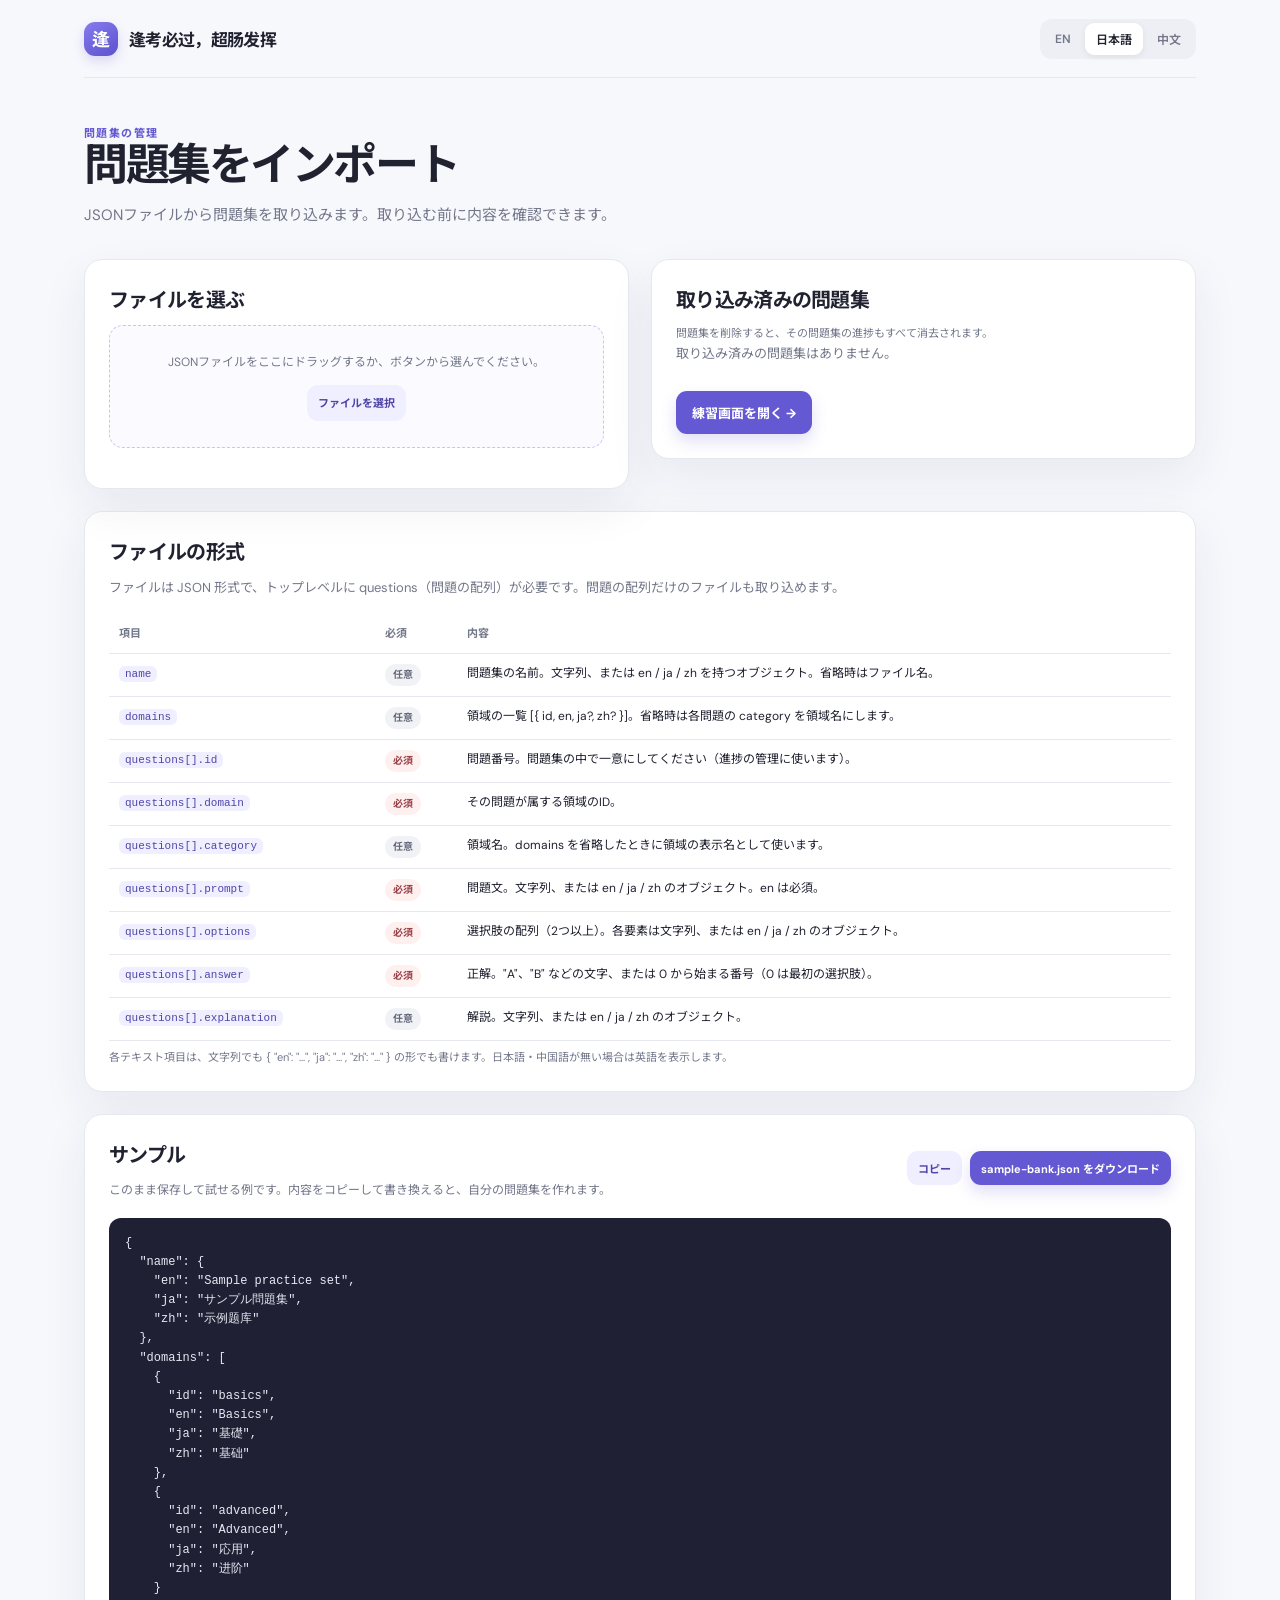
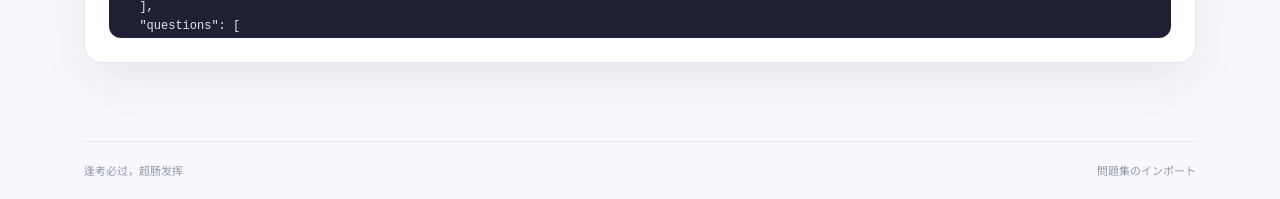
==== import.html @ 95387b3a "Add files via upload" ====
<!doctype html>
<html lang="ja">
  <head>
    <meta charset="UTF-8" />
    <meta name="viewport" content="width=device-width, initial-scale=1.0, viewport-fit=cover" />
    <meta name="apple-mobile-web-app-capable" content="yes" />
    <meta name="mobile-web-app-capable" content="yes" />
    <meta name="apple-mobile-web-app-status-bar-style" content="default" />
    <meta name="theme-color" content="#f7f8fc" />
    <meta name="description" content="Import question banks for 逢考必过，超肠发挥" />
    <title>Import · 逢考必过，超肠发挥</title>
    <link rel="preconnect" href="https://fonts.googleapis.com" />
    <link rel="preconnect" href="https://fonts.gstatic.com" crossorigin />
    <link href="https://fonts.googleapis.com/css2?family=DM+Sans:wght@400;500;600;700&family=Noto+Sans+JP:wght@400;500;600;700&family=Noto+Sans+SC:wght@400;500;600;700&display=swap" rel="stylesheet" />
    <link rel="stylesheet" href="styles.css" />
  </head>
  <body>
    <div class="app-shell">
      <header class="topbar">
        <a class="brand" href="index.html" aria-label="Back to practice">
          <span class="brand-mark">逢</span>
          <span>逢考必过，超肠发挥</span>
        </a>
        <div class="topbar-right">
          <div class="language-switch" aria-label="Language">
            <button class="language-button" data-lang="en" type="button">EN</button>
            <button class="language-button" data-lang="ja" type="button">日本語</button>
            <button class="language-button" data-lang="zh" type="button">中文</button>
          </div>
        </div>
      </header>

      <main class="main-content">
        <section class="hero">
          <div class="hero-copy">
            <div class="eyebrow" data-i18n="eyebrow"></div>
            <h1 data-i18n="title"></h1>
            <p class="lead" data-i18n="lead"></p>
          </div>
        </section>

        <div class="import-grid">
          <section class="card import-card">
            <h2 data-i18n="pickHeading"></h2>
            <label class="dropzone" id="dropzone">
              <input type="file" id="file-input" accept=".json,application/json" hidden />
              <span class="dropzone-text" data-i18n="dropText"></span>
              <span class="btn btn-secondary btn-small" data-i18n="pickButton"></span>
            </label>
            <div id="preview" class="import-preview" aria-live="polite"></div>
          </section>

          <section class="card import-card">
            <h2 data-i18n="savedHeading"></h2>
            <p class="workspace-hint" data-i18n="savedHint"></p>
            <div id="saved-list" class="saved-list"></div>
            <a class="btn btn-primary import-open" href="index.html" data-i18n="openPractice"></a>
          </section>
        </div>

        <section class="card import-card">
          <h2 data-i18n="formatHeading"></h2>
          <p class="lead-small" data-i18n="formatIntro"></p>
          <div class="table-scroll">
            <table class="format-table">
              <thead>
                <tr><th data-i18n="colField"></th><th data-i18n="colRequired"></th><th data-i18n="colDesc"></th></tr>
              </thead>
              <tbody id="format-rows"></tbody>
            </table>
          </div>
          <p class="workspace-hint" data-i18n="formatNote"></p>
        </section>

        <section class="card import-card">
          <div class="card-heading">
            <div>
              <h2 data-i18n="sampleHeading"></h2>
              <p data-i18n="sampleIntro"></p>
            </div>
            <div class="workspace-row">
              <button class="btn btn-secondary btn-small" id="copy-sample" type="button" data-i18n="copySample"></button>
              <button class="btn btn-primary btn-small" id="download-sample" type="button" data-i18n="downloadSample"></button>
            </div>
          </div>
          <pre class="sample-code" id="sample-code"></pre>
        </section>
      </main>

      <footer class="site-footer">
        <span>逢考必过，超肠发挥</span>
        <span data-i18n="footer"></span>
      </footer>
    </div>
    <script src="bank-store.js"></script>
    <script src="import.js"></script>
  </body>
</html>
---- styles.css ----
:root {
  color-scheme: light;
  --ink: #202230;
  --muted: #73778a;
  --line: #e7e8ef;
  --surface: #ffffff;
  --canvas: #f7f8fc;
  --purple: #6558d3;
  --purple-dark: #5145bd;
  --purple-soft: #f0efff;
  --green: #16835b;
  --green-soft: #eaf7f0;
  --red: #c34d55;
  --red-soft: #fff0f0;
  --shadow: 0 18px 48px rgba(39, 39, 68, .07);
  font-family: "DM Sans", "Noto Sans JP", "Noto Sans SC", sans-serif;
  font-synthesis: none;
}

* { box-sizing: border-box; }
body { margin: 0; background: var(--canvas); color: var(--ink); min-width: 320px; }
button, select { font: inherit; }
button { cursor: pointer; }
button:focus-visible, select:focus-visible, a:focus-visible { outline: 3px solid #a59df2; outline-offset: 3px; }
.app-shell { max-width: 1180px; min-height: 100vh; margin: 0 auto; padding: 0 34px; display: flex; flex-direction: column; }
.topbar { height: 78px; display: flex; align-items: center; justify-content: space-between; border-bottom: 1px solid var(--line); }
.brand { display: inline-flex; gap: 11px; align-items: center; color: var(--ink); text-decoration: none; font-weight: 700; letter-spacing: -.04em; font-size: 17px; }
.brand-mark { display: grid; place-items: center; width: 34px; height: 34px; border-radius: 11px; color: white; background: linear-gradient(145deg, #877bed, #5d51ce); font-weight: 700; font-size: 18px; box-shadow: 0 5px 12px #6558d333; }
.brand-light { color: var(--muted); font-weight: 500; margin-left: 4px; }
.topbar-right { display: flex; align-items: center; gap: 22px; }
.exam-label { color: #888b9a; font-size: 10px; font-weight: 700; letter-spacing: .16em; }
.language-switch { display: flex; gap: 3px; padding: 4px; border-radius: 12px; background: #eeeff5; }
.language-button { border: 0; background: transparent; color: #74778a; border-radius: 9px; padding: 7px 11px; font-size: 12px; font-weight: 600; }
.language-button.is-active { background: #fff; color: var(--ink); box-shadow: 0 2px 6px #20223012; }
.compare-button { color: #5145bd; }
.translation-list { display: grid; gap: 7px; width: 100%; }
.translation { display: grid; grid-template-columns: 48px minmax(0, 1fr); gap: 9px; align-items: start; line-height: 1.65; }
.translation > b { color: var(--purple); font-size: 9px; letter-spacing: .06em; padding-top: 2px; }
.translation > span { min-width: 0; white-space: pre-line; }
.question-text .translation-list { gap: 10px; }
.question-text .translation { grid-template-columns: 54px minmax(0, 1fr); }
.option .translation-list { gap: 6px; }
.feedback .translation-list { gap: 9px; }
.domain-name .translation-list { gap: 3px; }
.site-footer .translation-list { max-width: 310px; }
.main-content { flex: 1; padding: 42px 0 56px; }
.site-footer { min-height: 58px; border-top: 1px solid var(--line); color: #989baa; font-size: 11px; display: flex; align-items: center; justify-content: space-between; }
.eyebrow { color: var(--purple); font-weight: 700; letter-spacing: .13em; text-transform: uppercase; font-size: 11px; }
h1, h2, h3, p { margin-top: 0; }
h1 { margin-bottom: 12px; font-size: clamp(30px, 4vw, 44px); line-height: 1.14; letter-spacing: -.055em; }
h2 { font-size: 20px; letter-spacing: -.035em; margin-bottom: 8px; }
h3 { font-size: 15px; margin-bottom: 6px; }
.lead { max-width: 650px; color: var(--muted); font-size: 15px; line-height: 1.8; margin-bottom: 0; }
.hero { display: flex; align-items: flex-end; justify-content: space-between; gap: 30px; margin: 4px 0 30px; }
.hero-copy { max-width: 720px; }
.hero-stat { text-align: right; min-width: 130px; padding-bottom: 5px; }
.hero-stat strong { display: block; font-size: 35px; letter-spacing: -.06em; }
.hero-stat span { color: var(--muted); font-size: 12px; }
.dashboard-grid { display: grid; grid-template-columns: minmax(0, 1.55fr) minmax(280px, .8fr); gap: 22px; align-items: start; }
.card { background: var(--surface); border: 1px solid var(--line); border-radius: 18px; box-shadow: var(--shadow); }
.domain-card { padding: 24px; }
.card-heading { display: flex; align-items: center; justify-content: space-between; gap: 12px; margin-bottom: 20px; }
.card-heading p { color: var(--muted); font-size: 12px; margin: 0; }
.domain-list { display: grid; gap: 12px; }
.domain-row { display: grid; grid-template-columns: minmax(0, 1fr) auto; gap: 8px 14px; align-items: center; }
.domain-name { font-size: 12px; font-weight: 600; }
.domain-count { font-size: 11px; color: var(--muted); white-space: nowrap; }
.domain-track { grid-column: 1 / -1; height: 6px; border-radius: 8px; background: #eff0f5; overflow: hidden; }
.domain-fill { height: 100%; border-radius: inherit; background: linear-gradient(90deg, #8a7ff0, #6053d2); }
.actions-card { padding: 24px; }
.actions-card .lead-small { color: var(--muted); font-size: 13px; line-height: 1.7; margin: 0 0 20px; }
.select-label { display: block; color: #55596d; font-size: 11px; font-weight: 700; margin: 0 0 7px; }
.domain-select { width: 100%; padding: 11px 12px; border: 1px solid var(--line); border-radius: 10px; background: #fff; color: var(--ink); margin-bottom: 14px; font-size: 13px; }
.button-stack { display: grid; gap: 10px; }
.btn { border: 0; border-radius: 11px; padding: 12px 16px; font-size: 13px; font-weight: 700; transition: transform .15s, background .15s, box-shadow .15s; }
.btn:hover { transform: translateY(-1px); }
.btn-primary { color: white; background: var(--purple); box-shadow: 0 7px 16px #6558d333; }
.btn-primary:hover { background: var(--purple-dark); }
.btn-secondary { color: #4f46a8; background: var(--purple-soft); }
.btn-quiet { color: #55596d; background: #f1f2f6; }
.btn:disabled { cursor: not-allowed; opacity: .45; transform: none; box-shadow: none; }
.saved-progress { margin-top: 16px; padding-top: 15px; border-top: 1px solid var(--line); display: flex; justify-content: space-between; color: var(--muted); font-size: 11px; }
.saved-progress strong { color: var(--ink); }
.wrong-book-section { margin-top: 22px; padding: 24px; }
.wrong-book-heading { display: flex; justify-content: space-between; align-items: center; gap: 18px; }
.wrong-book-heading h2 { margin-bottom: 5px; }
.wrong-book-heading p { margin: 0; color: var(--muted); font-size: 12px; }
.wrong-book-actions { display: flex; align-items: center; gap: 9px; }
.btn-small { padding: 9px 11px; font-size: 11px; }
.wrong-book-preview { display: grid; gap: 7px; margin-top: 17px; }
.wrong-book-row { display: flex; align-items: stretch; gap: 8px; min-width: 0; }
.wrong-book-item { display: grid; grid-template-columns: 46px minmax(0, 1fr) auto; align-items: center; gap: 12px; flex: 1; min-width: 0; padding: 11px 12px; border: 1px solid var(--line); border-radius: 10px; background: #fff; color: var(--ink); text-align: left; }
.wrong-book-id { color: var(--purple); font-size: 11px; font-weight: 700; }
.wrong-book-question { min-width: 0; display: block; color: #626678; font-size: 11px; line-height: 1.5; }
.wrong-book-question > span { display: -webkit-box; -webkit-line-clamp: 2; -webkit-box-orient: vertical; overflow: hidden; }
.wrong-book-question small { display: block; margin-top: 4px; color: var(--red); font-size: 10px; font-weight: 700; }
.wrong-book-item:hover { border-color: #aaa2ef; background: #fcfbff; }
.wrong-book-remove { align-self: center; flex: 0 0 auto; border: 1px solid #f0d6d7; border-radius: 9px; padding: 8px 10px; background: #fff7f7; color: #a34048; font-size: 11px; font-weight: 600; }
.wrong-book-remove:hover { border-color: #dc989c; background: var(--red-soft); }
.wrong-book-preview .empty-note { margin: 3px 0 0; }
.disclaimer { display: flex; gap: 11px; align-items: flex-start; margin-top: 22px; padding: 14px 16px; border-radius: 12px; background: #f0f1f7; color: #6f7384; font-size: 11px; line-height: 1.7; }
.disclaimer-icon { flex: 0 0 auto; font-size: 15px; }
.resume-card { margin: -8px 0 22px; padding: 20px 24px; display: flex; justify-content: space-between; align-items: center; gap: 18px; border-color: #dcd9ff; background: linear-gradient(115deg, #fff, #f8f7ff); }
.resume-card h2 { margin: 10px 0 4px; font-size: 17px; }
.resume-card p { margin: 0; color: var(--muted); font-size: 12px; }
.resume-actions { display: flex; align-items: center; gap: 9px; }
.workspace-card { margin: 0 0 22px; padding: 20px 24px; display: grid; gap: 14px; }
.workspace-grid { display: grid; grid-template-columns: repeat(auto-fit, minmax(300px, 1fr)); gap: 20px; }
.workspace-field .select-label { margin-top: 0; }
.workspace-row { display: flex; flex-wrap: wrap; align-items: center; gap: 8px; }
.workspace-row .domain-select { flex: 1 1 160px; min-width: 0; width: auto; margin-bottom: 0; }
.workspace-hint { margin: 8px 0 0; color: var(--muted); font-size: 11px; line-height: 1.6; }
.workspace-notice { margin: 0; padding: 10px 12px; border-radius: 10px; font-size: 12px; line-height: 1.6; }
.workspace-notice.is-ok { color: #176d4d; background: var(--green-soft); }
.workspace-notice.is-error { color: #994047; background: var(--red-soft); }
.import-grid { display: grid; grid-template-columns: repeat(auto-fit, minmax(300px, 1fr)); gap: 22px; align-items: start; margin-bottom: 22px; }
.import-card { padding: 24px; margin-bottom: 22px; }
.import-grid .import-card { margin-bottom: 0; }
.import-card h2 { margin: 0 0 12px; }
.import-card .lead-small { color: var(--muted); font-size: 13px; line-height: 1.7; margin: 0 0 16px; }
.dropzone { display: grid; justify-items: center; gap: 12px; padding: 26px 18px; border: 1.5px dashed #c9c4f5; border-radius: 14px; background: #fbfbff; color: var(--muted); text-align: center; font-size: 12px; line-height: 1.7; cursor: pointer; transition: border-color .15s, background .15s; }
.dropzone:hover, .dropzone.is-dragover { border-color: var(--purple); background: var(--purple-soft); }
.import-preview { margin-top: 16px; }
.preview-box { display: grid; gap: 12px; padding: 16px; border: 1px solid var(--line); border-radius: 12px; background: #fff; }
.preview-facts { display: flex; flex-wrap: wrap; gap: 22px; margin: 0; }
.preview-facts dt { color: var(--muted); font-size: 11px; font-weight: 600; }
.preview-facts dd { margin: 3px 0 0; font-size: 15px; font-weight: 700; }
.preview-label { margin: 0; color: #55596d; font-size: 11px; font-weight: 700; }
.preview-domains { display: grid; gap: 7px; margin: 0; padding: 0; list-style: none; font-size: 12px; }
.preview-domains li { display: flex; justify-content: space-between; align-items: center; gap: 10px; }
.preview-sample { margin: 0; padding: 10px 12px; border-radius: 10px; background: #f6f6fa; color: #5a5e70; font-size: 12px; line-height: 1.6; }
.saved-list { display: grid; gap: 8px; margin-bottom: 16px; }
.saved-row { display: flex; justify-content: space-between; align-items: center; gap: 12px; padding: 11px 12px; border: 1px solid var(--line); border-radius: 10px; background: #fff; }
.saved-info { display: grid; gap: 3px; min-width: 0; font-size: 12px; color: var(--muted); }
.saved-info strong { color: var(--ink); font-size: 13px; overflow-wrap: anywhere; }
.saved-active { color: var(--purple); font-weight: 700; }
.import-open { display: inline-block; text-decoration: none; }
.table-scroll { overflow-x: auto; }
.format-table { width: 100%; border-collapse: collapse; font-size: 12px; line-height: 1.6; }
.format-table th, .format-table td { padding: 10px 10px; border-bottom: 1px solid var(--line); text-align: left; vertical-align: top; }
.format-table th { color: var(--muted); font-size: 11px; font-weight: 700; }
.format-table code { font-size: 11px; color: #4f46a8; background: var(--purple-soft); padding: 2px 6px; border-radius: 6px; white-space: nowrap; }
.req-pill { display: inline-block; padding: 3px 8px; border-radius: 20px; background: #f1f2f6; color: #666a7b; font-size: 10px; font-weight: 700; white-space: nowrap; }
.req-pill.is-required { background: var(--red-soft); color: #994047; }
.sample-code { margin: 0; max-height: 420px; overflow: auto; padding: 16px; border-radius: 12px; background: #1f2033; color: #e8e8f4; font-size: 12px; line-height: 1.6; white-space: pre; }
.session-choice-backdrop { position: fixed; inset: 0; z-index: 1000; display: grid; place-items: center; padding: 20px; background: rgba(27, 28, 42, .46); -webkit-backdrop-filter: blur(3px); backdrop-filter: blur(3px); }
.session-choice-dialog { width: min(100%, 460px); padding: 27px; border: 1px solid var(--line); border-radius: 18px; background: var(--surface); box-shadow: 0 24px 70px rgba(21, 22, 38, .22); }
.session-choice-dialog h2 { margin-bottom: 9px; }
.session-choice-dialog > p { margin-bottom: 22px; color: var(--muted); font-size: 13px; line-height: 1.7; }
.session-choice-actions { display: grid; gap: 9px; }
.session-choice-actions .text-button { padding: 10px; }
.quiz-wrap { max-width: 820px; margin: 0 auto; }
.quiz-topline { display: flex; justify-content: space-between; align-items: center; gap: 15px; margin-bottom: 18px; }
.quiz-mode { color: var(--purple); background: var(--purple-soft); border-radius: 20px; padding: 7px 12px; font-size: 11px; font-weight: 700; }
.quiz-top-actions { display: flex; align-items: center; gap: 15px; }
.timer { font-variant-numeric: tabular-nums; color: #5d6072; font-size: 13px; font-weight: 700; }
.text-button { border: 0; background: transparent; color: var(--muted); font-size: 12px; font-weight: 600; padding: 7px 0; }
.progress-line { height: 5px; background: #e9eaf1; border-radius: 8px; overflow: hidden; margin-bottom: 23px; }
.progress-value { height: 100%; background: var(--purple); border-radius: inherit; transition: width .25s ease; }
.question-card { padding: clamp(22px, 4vw, 34px); }
.question-meta { display: flex; justify-content: space-between; align-items: center; gap: 12px; margin-bottom: 17px; }
.question-number { color: var(--muted); font-size: 12px; font-weight: 600; }
.topic-pill { border-radius: 20px; background: #f4f4f8; padding: 6px 10px; color: #666a7b; font-size: 10px; font-weight: 600; }
.question-text { font-size: clamp(17px, 2.5vw, 20px); line-height: 1.75; font-weight: 600; letter-spacing: -.025em; margin-bottom: 24px; }
.options { display: grid; gap: 10px; }
.option { display: grid; grid-template-columns: 34px 1fr; gap: 12px; align-items: start; text-align: left; width: 100%; padding: 14px 15px; border-radius: 12px; background: white; border: 1px solid var(--line); color: var(--ink); line-height: 1.65; font-size: 13px; transition: border .15s, background .15s, transform .15s; }
.option:hover:not(:disabled) { border-color: #aaa2ef; transform: translateY(-1px); }
.option-letter { display: grid; place-items: center; width: 27px; height: 27px; border-radius: 8px; background: #f1f2f6; color: #74778a; font-size: 11px; font-weight: 700; }
.option.is-selected { border-color: var(--purple); background: #faf9ff; box-shadow: 0 0 0 2px #6558d313; }
.option.is-selected .option-letter { color: white; background: var(--purple); }
.option.is-correct { border-color: #91d5b6; background: var(--green-soft); }
.option.is-correct .option-letter { color: white; background: var(--green); }
.option.is-wrong { border-color: #efb4b7; background: var(--red-soft); }
.option.is-wrong .option-letter { color: white; background: var(--red); }
.option:disabled { cursor: default; }
.feedback { display: none; margin-top: 18px; padding: 16px; border-radius: 12px; line-height: 1.7; font-size: 12px; }
.feedback.is-visible { display: block; }
.feedback.is-good { color: #176d4d; background: var(--green-soft); }
.feedback.is-bad { color: #994047; background: var(--red-soft); }
.feedback strong { display: block; margin-bottom: 4px; }
.quiz-controls { display: flex; justify-content: space-between; gap: 12px; margin-top: 18px; }
.quiz-controls .right-controls { display: flex; gap: 9px; }
.question-map { margin-top: 16px; display: flex; flex-wrap: wrap; gap: 6px; }
.map-dot { display: grid; place-items: center; width: 27px; height: 27px; border: 1px solid var(--line); border-radius: 8px; background: white; color: var(--muted); font-size: 10px; }
.map-dot.is-current { border-color: var(--purple); color: var(--purple); box-shadow: inset 0 0 0 1px var(--purple); }
.map-dot.is-answered { background: var(--purple-soft); border-color: #d8d4ff; color: #4e44ad; }
.map-dot.is-practiced { border-bottom: 2px solid var(--purple); }
.progress-card { margin-bottom: 22px; padding: 24px; }
.progress-summary { display: flex; flex-wrap: wrap; align-items: baseline; gap: 6px 14px; margin-bottom: 10px; color: var(--muted); font-size: 12px; }
.progress-summary strong { color: var(--ink); font-size: 22px; }
.progress-total { height: 8px; margin-bottom: 20px; }
.question-meta-left { display: flex; flex-wrap: wrap; align-items: center; gap: 8px; }
.question-meta-right { display: flex; flex-wrap: wrap; align-items: center; justify-content: flex-end; gap: 8px; }
.favorite-toggle { border: 1px solid var(--line); border-radius: 20px; background: white; padding: 6px 10px; color: var(--muted); font-size: 10px; font-weight: 700; }
.favorite-toggle.is-on { border-color: #f0d58a; background: #fff9e6; color: #8a6400; }
.practice-mark { border-radius: 20px; padding: 5px 10px; background: var(--purple-soft); color: #4e44ad; font-size: 10px; font-weight: 700; }
.practice-mark.is-good { background: var(--green-soft); color: #176d4d; }
.practice-mark.is-bad { background: var(--red-soft); color: #994047; }
.result-wrap { max-width: 840px; margin: 12px auto 0; }
.result-hero { padding: 34px; text-align: center; }
.score-ring { width: 132px; height: 132px; display: grid; place-items: center; margin: 22px auto 16px; border-radius: 50%; background: conic-gradient(var(--purple) var(--score), #eeedf8 0); position: relative; }
.score-ring::before { content: ""; position: absolute; inset: 9px; border-radius: inherit; background: white; }
.score-number { position: relative; z-index: 1; font-size: 31px; font-weight: 700; letter-spacing: -.05em; }
.score-number.is-points { font-size: 20px; letter-spacing: -.04em; }
.result-subtitle { color: var(--muted); font-size: 13px; margin: 0; }
.result-details { margin-top: 18px; text-align: left; }
.result-item { border-top: 1px solid var(--line); padding: 18px 0; }
.result-item-head { display: flex; justify-content: space-between; gap: 12px; font-size: 12px; font-weight: 700; margin-bottom: 8px; }
.result-item p { color: #6e7283; font-size: 12px; line-height: 1.7; margin: 0; }
.result-actions { display: flex; justify-content: center; gap: 10px; margin-top: 22px; }
.empty-note { color: var(--muted); font-size: 13px; }

@media (max-width: 760px) {
  .app-shell { padding: 0 18px; }
  .topbar { height: 68px; }
  .topbar-right { gap: 10px; }
  .language-switch { gap: 1px; padding: 3px; }
  .language-button { padding: 6px 7px; font-size: 10px; }
  .exam-label { display: none; }
  .main-content { padding: 30px 0 38px; }
  .hero { display: block; }
  .hero-stat { text-align: left; margin-top: 18px; }
  .hero-stat strong { display: inline; font-size: 25px; margin-right: 7px; }
  .dashboard-grid { grid-template-columns: 1fr; }
  .domain-card, .actions-card { padding: 20px; }
  .wrong-book-section { padding: 18px; }
  .wrong-book-heading { align-items: flex-start; flex-direction: column; }
  .wrong-book-actions { width: 100%; justify-content: space-between; }
  .wrong-book-row { gap: 5px; }
  .wrong-book-item { grid-template-columns: 32px minmax(0, 1fr); gap: 7px; padding: 9px 8px; }
  .wrong-book-item .topic-pill { display: none; }
  .wrong-book-remove { padding: 7px; font-size: 10px; }
  .resume-card { align-items: flex-start; flex-direction: column; padding: 18px; }
  .resume-actions { width: 100%; justify-content: space-between; }
  .quiz-topline { align-items: flex-start; }
  .quiz-top-actions { gap: 9px; }
  .question-card { padding: 20px 16px; }
  .question-meta { align-items: flex-start; }
  .topic-pill { max-width: 60%; text-align: right; }
  .site-footer { gap: 10px; font-size: 10px; }
  .translation { grid-template-columns: 42px minmax(0, 1fr); gap: 6px; }
  .question-text .translation { grid-template-columns: 44px minmax(0, 1fr); }
}

.collection-grid { display: grid; grid-template-columns: repeat(auto-fit, minmax(260px, 1fr)); gap: 18px; margin-top: 22px; }
.collection-button { display: flex; justify-content: space-between; align-items: center; gap: 14px; width: 100%; padding: 20px 22px; text-align: left; color: var(--ink); cursor: pointer; transition: border-color .15s, transform .15s; }
.collection-button:hover { border-color: #aaa2ef; transform: translateY(-1px); }
.collection-text { display: grid; gap: 5px; min-width: 0; }
.collection-title { font-size: 16px; font-weight: 700; letter-spacing: -.02em; }
.collection-count { color: var(--muted); font-size: 12px; }
.collection-wrap { max-width: 860px; margin: 0 auto; }
.collection-wrap .wrong-book-section { margin-top: 18px; }
.collection-wrap .wrong-book-preview { gap: 9px; }

.workspace-card { padding: 16px 22px; }
.workspace-bar { display: flex; flex-wrap: wrap; gap: 16px 28px; align-items: center; }
.workspace-group { display: flex; flex-wrap: wrap; align-items: center; gap: 8px; }
.workspace-group .select-label { margin: 0 4px 0 0; }
.workspace-group .domain-select { width: auto; min-width: 150px; margin-bottom: 0; }
.workspace-card .workspace-notice { margin-top: 12px; }
.home-grid { display: grid; grid-template-columns: minmax(0, 1.45fr) minmax(280px, 1fr); gap: 22px; align-items: start; margin-top: 22px; }
.home-progress { padding: 24px; }
.home-progress .card-heading { margin-bottom: 16px; }
.stat-row { display: flex; flex-wrap: wrap; gap: 26px; margin-bottom: 16px; }
.stat { display: grid; gap: 3px; }
.stat strong { font-size: 22px; letter-spacing: -.04em; }
.stat span { color: var(--muted); font-size: 11px; }
.home-side { display: grid; gap: 16px; }
.home-side .actions-card { padding: 22px 24px; }
.home-side .collection-button { padding: 16px 18px; }
@media (max-width: 860px) {
  .home-grid { grid-template-columns: minmax(0, 1fr); }
}

.actions-card .mode-block { display: grid; gap: 10px; }
.actions-card .mode-block + .mode-block { margin-top: 20px; padding-top: 20px; border-top: 1px solid var(--line); }
.actions-card .mode-block h2 { margin: 0 0 4px; font-size: 15px; }
.actions-card .mode-block .select-label { margin-bottom: 0; }
.actions-card .mode-block .domain-select { margin-bottom: 4px; }
.actions-card .mode-block .lead-small { margin: 0 0 4px; font-size: 11px; }
.actions-card .mode-block .btn { width: 100%; }

/* iPhone / touch support */
html { -webkit-text-size-adjust: 100%; text-size-adjust: 100%; }
body { -webkit-tap-highlight-color: transparent; }
.app-shell { min-height: 100vh; min-height: 100dvh; padding-left: max(34px, env(safe-area-inset-left)); padding-right: max(34px, env(safe-area-inset-right)); }
.site-footer { padding-bottom: env(safe-area-inset-bottom); }
.session-choice-backdrop { padding-bottom: max(20px, env(safe-area-inset-bottom)); }
.btn, .option, .collection-button { touch-action: manipulation; }
.table-scroll, .sample-code { -webkit-overflow-scrolling: touch; }

@media (hover: none) {
  .btn:hover, .option:hover:not(:disabled), .collection-button:hover { transform: none; }
}

@media (max-width: 760px) {
  .app-shell { padding-left: max(16px, env(safe-area-inset-left)); padding-right: max(16px, env(safe-area-inset-right)); }
  .topbar { height: auto; min-height: 60px; padding: max(8px, env(safe-area-inset-top)) 0 8px; flex-wrap: wrap; gap: 8px; }
  .brand { font-size: 15px; }
  .topbar-right { flex: 1 1 auto; justify-content: flex-end; }
  .language-switch { flex-wrap: wrap; justify-content: flex-end; }
  .language-button { min-height: 36px; padding: 6px 9px; font-size: 11px; }
  /* 16px+ keeps iOS Safari from zooming when a field is focused */
  .domain-select, select, input, textarea { font-size: 16px; }
  .domain-select { min-height: 44px; }
  .btn { min-height: 46px; font-size: 14px; }
  .btn-small { min-height: 40px; }
  .text-button, .favorite-toggle, .wrong-book-remove { min-height: 40px; }
  .option { grid-template-columns: 30px 1fr; gap: 10px; padding: 14px 12px; font-size: 14px; }
  .option-letter { width: 28px; height: 28px; font-size: 12px; }
  .map-dot { width: 34px; height: 34px; font-size: 11px; }
  .question-map { gap: 7px; }
  .workspace-card { padding: 14px 16px; }
  .workspace-bar { flex-direction: column; align-items: stretch; gap: 12px; }
  .workspace-group { flex-wrap: wrap; }
  .workspace-group .domain-select { flex: 1 1 140px; min-width: 0; }
  .quiz-controls { position: sticky; bottom: 0; z-index: 5; margin: 14px -16px 0; padding: 10px 16px calc(10px + env(safe-area-inset-bottom)); background: rgba(247, 248, 252, .94); -webkit-backdrop-filter: blur(8px); backdrop-filter: blur(8px); border-top: 1px solid var(--line); }
  .quiz-controls .btn { flex: 1 1 auto; }
  .quiz-controls .right-controls { flex: 1 1 auto; }
  .quiz-controls .right-controls .btn { flex: 1 1 0; }
  .result-actions { flex-direction: column; }
  .result-hero { padding: 24px 16px; }
  .preview-facts { gap: 14px; }
  .saved-row { flex-wrap: wrap; }
  .collection-button { padding: 16px; }
  .home-progress, .import-card { padding: 18px; }
  .session-choice-dialog { padding: 22px 18px; }
}
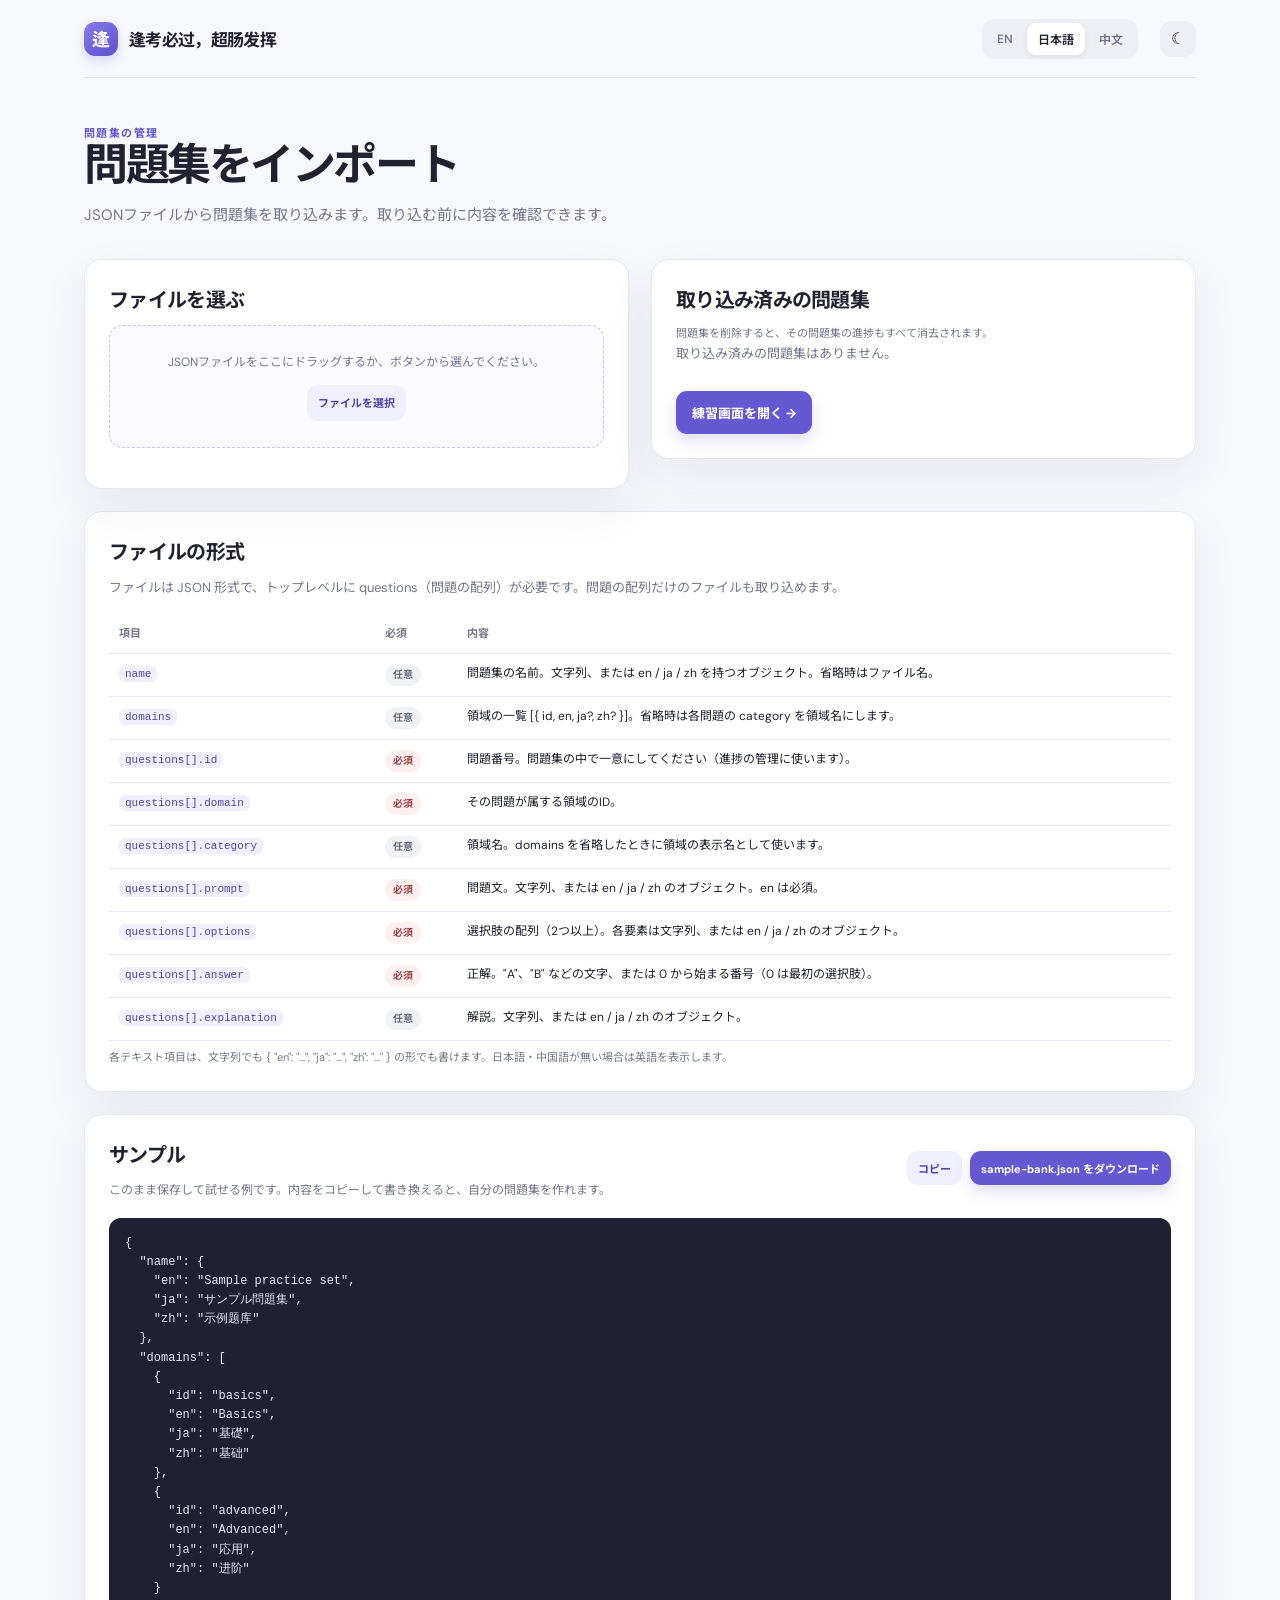
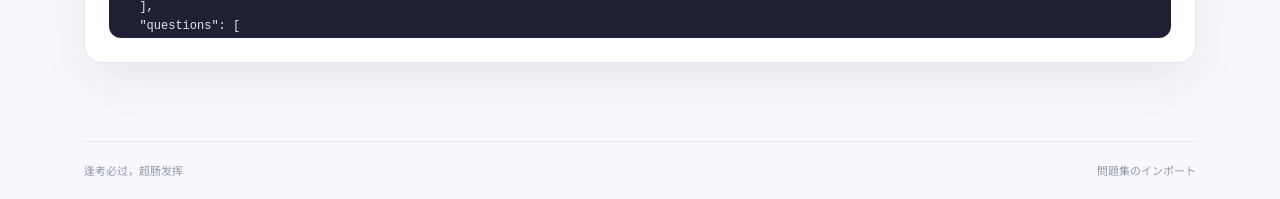
==== commit bde18d10: "Add files via upload" ====
--- a/import.html
+++ b/import.html
@@ -13,6 +13,7 @@
     <link rel="preconnect" href="https://fonts.gstatic.com" crossorigin />
     <link href="https://fonts.googleapis.com/css2?family=DM+Sans:wght@400;500;600;700&family=Noto+Sans+JP:wght@400;500;600;700&family=Noto+Sans+SC:wght@400;500;600;700&display=swap" rel="stylesheet" />
     <link rel="stylesheet" href="styles.css" />
+    <script src="theme.js"></script>
   </head>
   <body>
     <div class="app-shell">
--- a/styles.css
+++ b/styles.css
@@ -326,3 +326,88 @@
   .home-progress, .import-card { padding: 18px; }
   .session-choice-dialog { padding: 22px 18px; }
 }
+.domain-accuracy { color: var(--green); font-weight: 700; }
+
+/* Dark mode */
+.theme-toggle { border: 0; width: 36px; height: 36px; border-radius: 12px; background: #eeeff5; color: var(--ink); font-size: 16px; line-height: 1; touch-action: manipulation; }
+:root[data-theme="dark"] {
+  color-scheme: dark;
+  --ink: #e8e9f2;
+  --muted: #9a9db2;
+  --line: #2c2e40;
+  --surface: #1c1d2b;
+  --canvas: #14151f;
+  --purple: #8a7ff0;
+  --purple-dark: #9b92f4;
+  --purple-soft: #2a2850;
+  --green: #3fbf8a;
+  --green-soft: #17342b;
+  --red: #e0707a;
+  --red-soft: #3a2024;
+  --shadow: 0 18px 48px rgba(0, 0, 0, .35);
+}
+[data-theme="dark"] .theme-toggle,
+[data-theme="dark"] .language-switch { background: #262839; }
+[data-theme="dark"] .language-button { color: #9a9db2; }
+[data-theme="dark"] .language-button.is-active { background: #3a3c54; color: var(--ink); box-shadow: none; }
+[data-theme="dark"] .compare-button { color: #b2a9f7; }
+[data-theme="dark"] .exam-label,
+[data-theme="dark"] .site-footer { color: #7d8095; }
+[data-theme="dark"] .domain-select,
+[data-theme="dark"] .option,
+[data-theme="dark"] .wrong-book-item,
+[data-theme="dark"] .saved-row,
+[data-theme="dark"] .preview-box,
+[data-theme="dark"] .favorite-toggle,
+[data-theme="dark"] .map-dot { background: #232537; color: var(--ink); }
+[data-theme="dark"] .map-dot { color: var(--muted); }
+[data-theme="dark"] .map-dot.is-answered { background: var(--purple-soft); color: #c3bdfa; border-color: #4a4590; }
+[data-theme="dark"] .map-dot.is-current { color: var(--purple); }
+[data-theme="dark"] .option.is-selected { background: #2a2850; }
+[data-theme="dark"] .option.is-correct { background: var(--green-soft); border-color: #2f7a5c; }
+[data-theme="dark"] .option.is-wrong { background: var(--red-soft); border-color: #8a4a50; }
+[data-theme="dark"] .option-letter { background: #333550; color: #b4b7cb; }
+[data-theme="dark"] .option.is-selected .option-letter,
+[data-theme="dark"] .option.is-correct .option-letter,
+[data-theme="dark"] .option.is-wrong .option-letter { color: #fff; }
+[data-theme="dark"] .option.is-selected .option-letter { background: var(--purple); }
+[data-theme="dark"] .option.is-correct .option-letter { background: #1f9468; }
+[data-theme="dark"] .option.is-wrong .option-letter { background: #c34d55; }
+[data-theme="dark"] .btn-secondary { color: #c3bdfa; }
+[data-theme="dark"] .btn-quiet,
+[data-theme="dark"] .topic-pill,
+[data-theme="dark"] .req-pill { background: #2a2c3f; color: #b4b7cb; }
+[data-theme="dark"] .req-pill.is-required { background: var(--red-soft); color: #f0a0a6; }
+[data-theme="dark"] .quiz-mode,
+[data-theme="dark"] .practice-mark { color: #c3bdfa; }
+[data-theme="dark"] .practice-mark.is-good,
+[data-theme="dark"] .feedback.is-good,
+[data-theme="dark"] .workspace-notice.is-ok { color: #7ee0b4; }
+[data-theme="dark"] .practice-mark.is-bad,
+[data-theme="dark"] .feedback.is-bad,
+[data-theme="dark"] .workspace-notice.is-error { color: #f0a0a6; }
+[data-theme="dark"] .favorite-toggle.is-on { background: #3a3218; border-color: #6d5a1c; color: #f0cf6a; }
+[data-theme="dark"] .domain-track,
+[data-theme="dark"] .progress-line { background: #2c2e40; }
+[data-theme="dark"] .score-ring { background: conic-gradient(var(--purple) var(--score), #2c2e40 0); }
+[data-theme="dark"] .score-ring::before { background: var(--surface); }
+[data-theme="dark"] .resume-card { background: linear-gradient(115deg, #1c1d2b, #232246); border-color: #3b3870; }
+[data-theme="dark"] .dropzone { background: #1f2030; border-color: #4a4590; }
+[data-theme="dark"] .dropzone:hover,
+[data-theme="dark"] .dropzone.is-dragover { background: var(--purple-soft); }
+[data-theme="dark"] .disclaimer,
+[data-theme="dark"] .preview-sample { background: #232537; color: #a5a8bc; }
+[data-theme="dark"] .wrong-book-question,
+[data-theme="dark"] .result-item p,
+[data-theme="dark"] .timer,
+[data-theme="dark"] .select-label,
+[data-theme="dark"] .preview-label { color: #aeb1c5; }
+[data-theme="dark"] .wrong-book-item:hover { background: #2a2c40; border-color: #5a54a8; }
+[data-theme="dark"] .wrong-book-remove { background: #3a2024; border-color: #6b3a40; color: #f0a0a6; }
+[data-theme="dark"] .format-table code { color: #c3bdfa; }
+[data-theme="dark"] .session-choice-backdrop { background: rgba(0, 0, 0, .6); }
+[data-theme="dark"] .collection-button:hover,
+[data-theme="dark"] .option:hover:not(:disabled) { border-color: #6a63c4; }
+@media (max-width: 760px) {
+  [data-theme="dark"] .quiz-controls { background: rgba(20, 21, 31, .94); }
+}
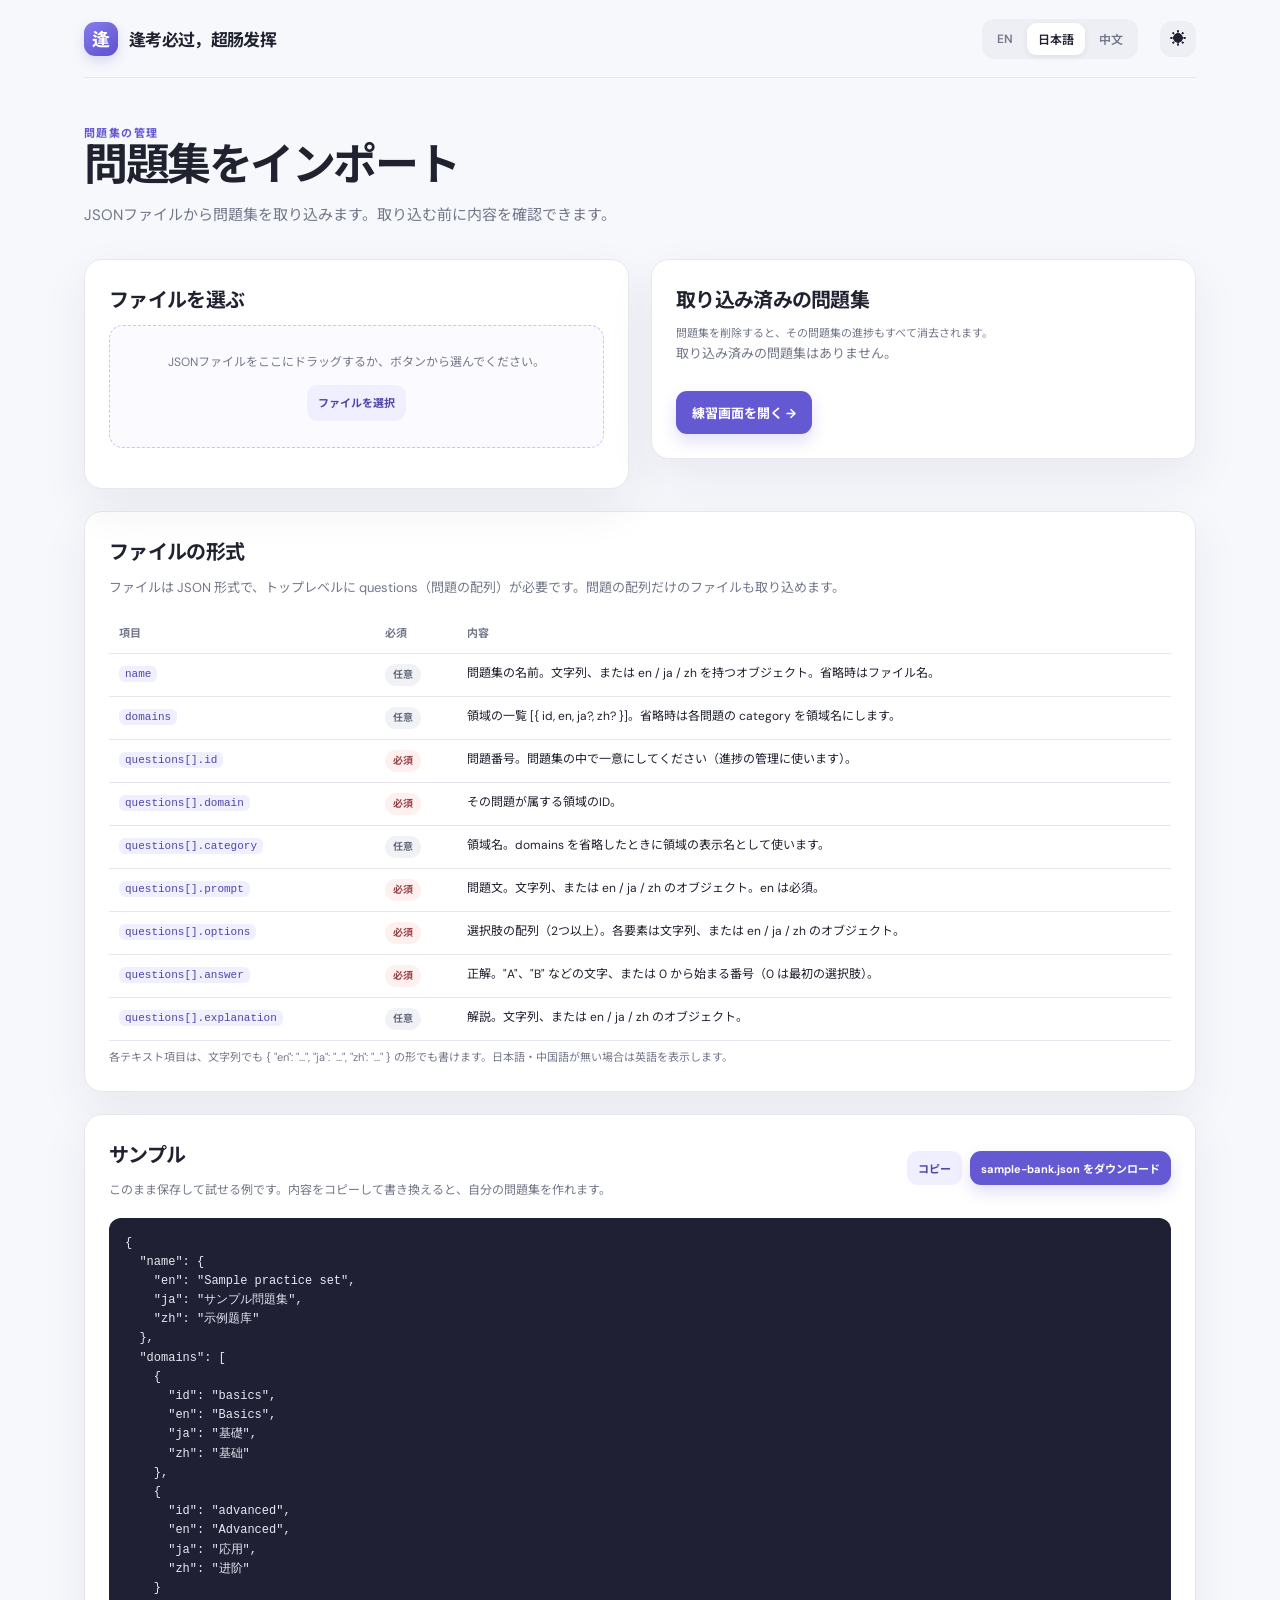
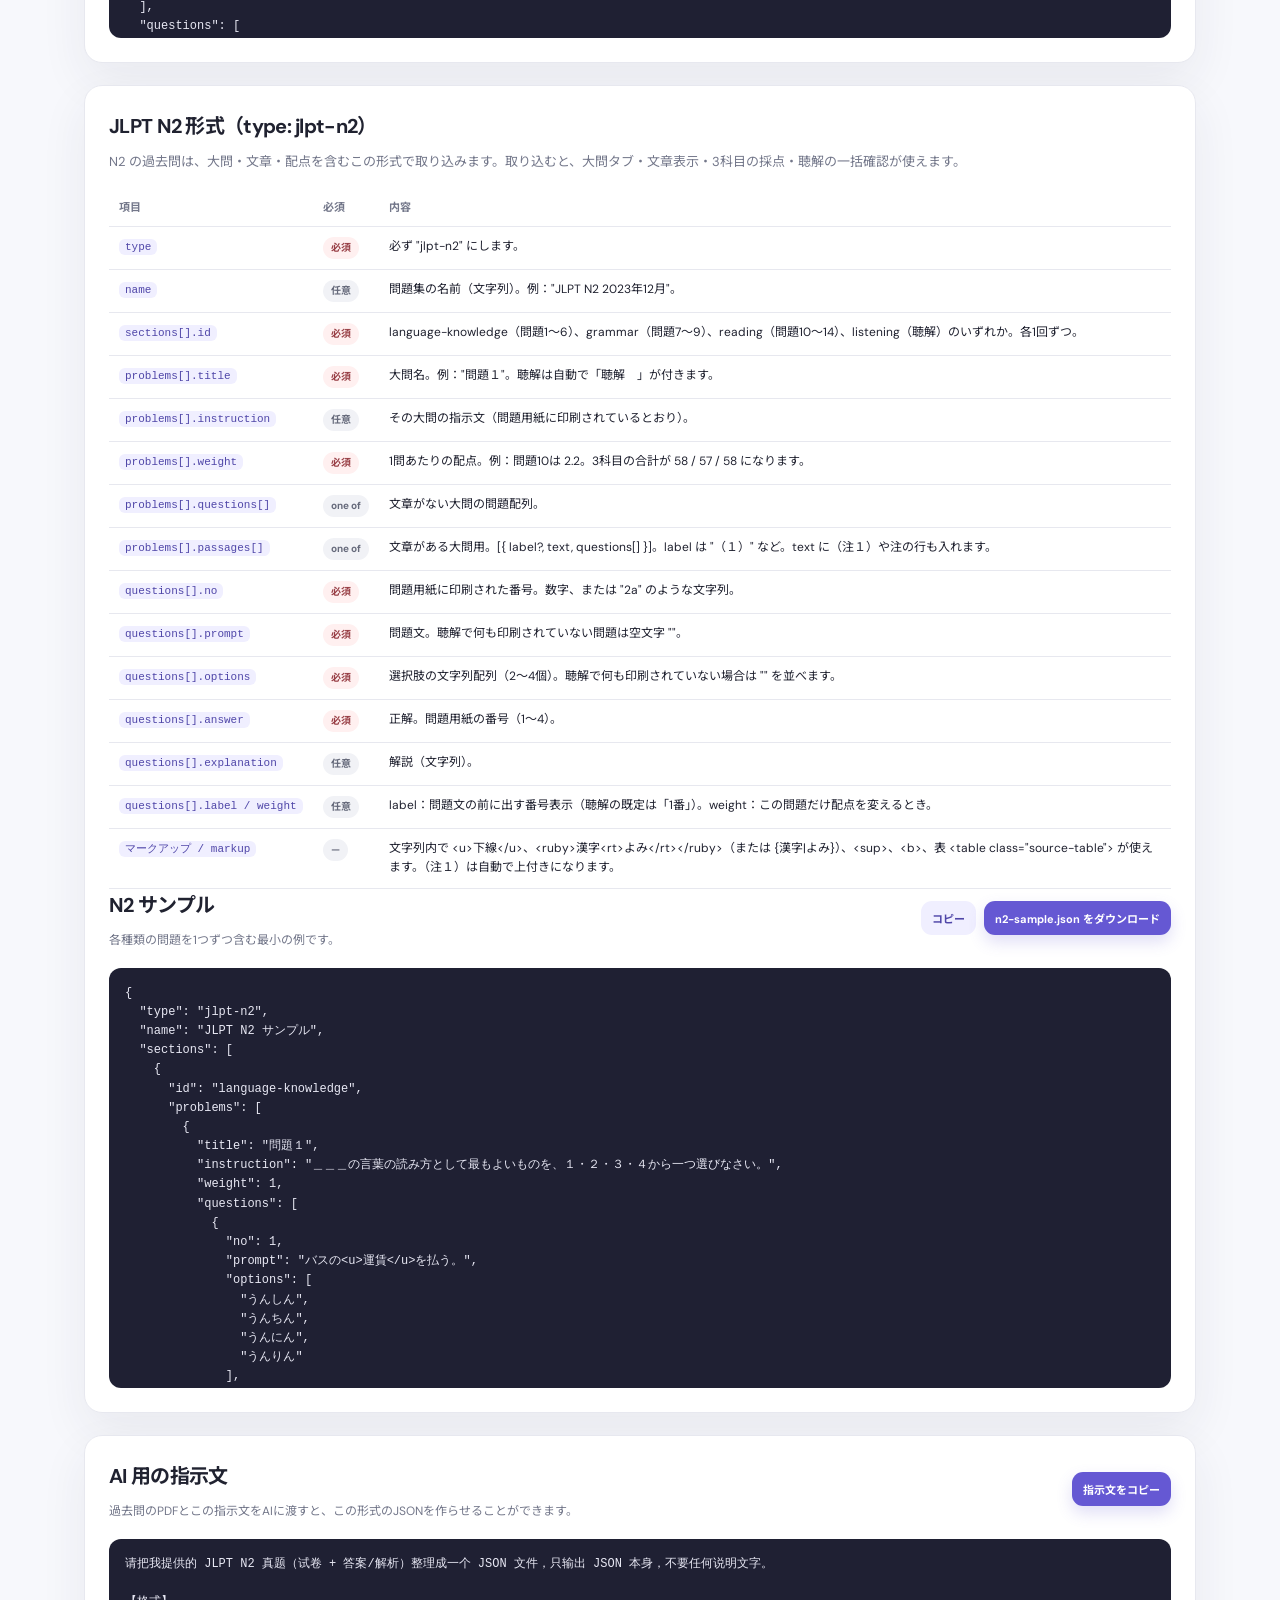
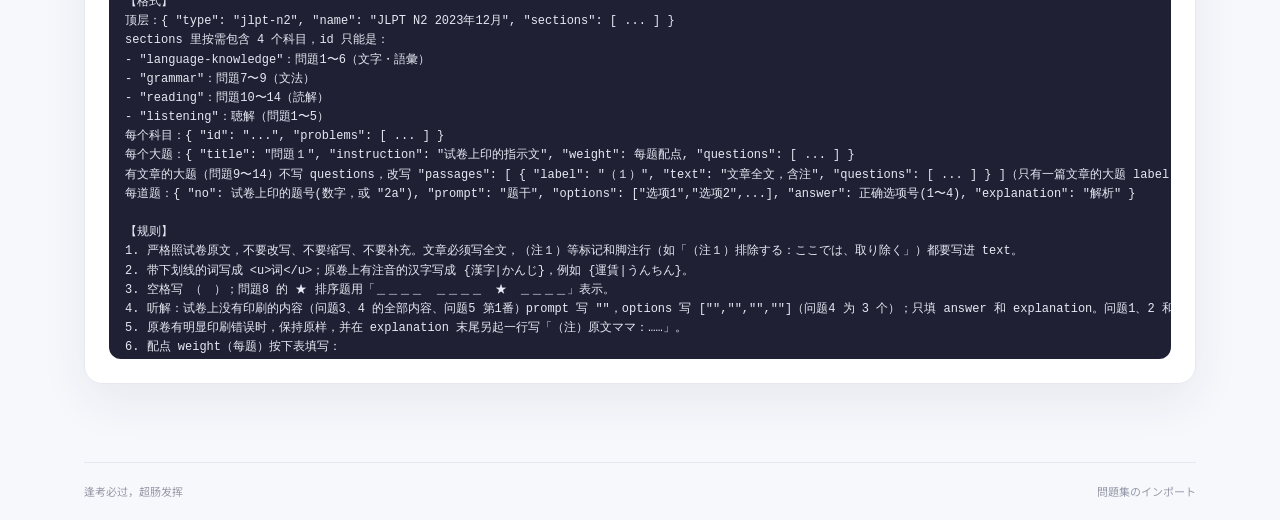
==== commit cd75b100: "Add files via upload" ====
--- a/import.html
+++ b/import.html
@@ -1,99 +1,137 @@
-<!doctype html>
-<html lang="ja">
-  <head>
-    <meta charset="UTF-8" />
-    <meta name="viewport" content="width=device-width, initial-scale=1.0, viewport-fit=cover" />
-    <meta name="apple-mobile-web-app-capable" content="yes" />
-    <meta name="mobile-web-app-capable" content="yes" />
-    <meta name="apple-mobile-web-app-status-bar-style" content="default" />
-    <meta name="theme-color" content="#f7f8fc" />
-    <meta name="description" content="Import question banks for 逢考必过，超肠发挥" />
-    <title>Import · 逢考必过，超肠发挥</title>
-    <link rel="preconnect" href="https://fonts.googleapis.com" />
-    <link rel="preconnect" href="https://fonts.gstatic.com" crossorigin />
-    <link href="https://fonts.googleapis.com/css2?family=DM+Sans:wght@400;500;600;700&family=Noto+Sans+JP:wght@400;500;600;700&family=Noto+Sans+SC:wght@400;500;600;700&display=swap" rel="stylesheet" />
-    <link rel="stylesheet" href="styles.css" />
-    <script src="theme.js"></script>
-  </head>
-  <body>
-    <div class="app-shell">
-      <header class="topbar">
-        <a class="brand" href="index.html" aria-label="Back to practice">
-          <span class="brand-mark">逢</span>
-          <span>逢考必过，超肠发挥</span>
-        </a>
-        <div class="topbar-right">
-          <div class="language-switch" aria-label="Language">
-            <button class="language-button" data-lang="en" type="button">EN</button>
-            <button class="language-button" data-lang="ja" type="button">日本語</button>
-            <button class="language-button" data-lang="zh" type="button">中文</button>
-          </div>
-        </div>
-      </header>
-
-      <main class="main-content">
-        <section class="hero">
-          <div class="hero-copy">
-            <div class="eyebrow" data-i18n="eyebrow"></div>
-            <h1 data-i18n="title"></h1>
-            <p class="lead" data-i18n="lead"></p>
-          </div>
-        </section>
-
-        <div class="import-grid">
-          <section class="card import-card">
-            <h2 data-i18n="pickHeading"></h2>
-            <label class="dropzone" id="dropzone">
-              <input type="file" id="file-input" accept=".json,application/json" hidden />
-              <span class="dropzone-text" data-i18n="dropText"></span>
-              <span class="btn btn-secondary btn-small" data-i18n="pickButton"></span>
-            </label>
-            <div id="preview" class="import-preview" aria-live="polite"></div>
-          </section>
-
-          <section class="card import-card">
-            <h2 data-i18n="savedHeading"></h2>
-            <p class="workspace-hint" data-i18n="savedHint"></p>
-            <div id="saved-list" class="saved-list"></div>
-            <a class="btn btn-primary import-open" href="index.html" data-i18n="openPractice"></a>
-          </section>
-        </div>
-
-        <section class="card import-card">
-          <h2 data-i18n="formatHeading"></h2>
-          <p class="lead-small" data-i18n="formatIntro"></p>
-          <div class="table-scroll">
-            <table class="format-table">
-              <thead>
-                <tr><th data-i18n="colField"></th><th data-i18n="colRequired"></th><th data-i18n="colDesc"></th></tr>
-              </thead>
-              <tbody id="format-rows"></tbody>
-            </table>
-          </div>
-          <p class="workspace-hint" data-i18n="formatNote"></p>
-        </section>
-
-        <section class="card import-card">
-          <div class="card-heading">
-            <div>
-              <h2 data-i18n="sampleHeading"></h2>
-              <p data-i18n="sampleIntro"></p>
-            </div>
-            <div class="workspace-row">
-              <button class="btn btn-secondary btn-small" id="copy-sample" type="button" data-i18n="copySample"></button>
-              <button class="btn btn-primary btn-small" id="download-sample" type="button" data-i18n="downloadSample"></button>
-            </div>
-          </div>
-          <pre class="sample-code" id="sample-code"></pre>
-        </section>
-      </main>
-
-      <footer class="site-footer">
-        <span>逢考必过，超肠发挥</span>
-        <span data-i18n="footer"></span>
-      </footer>
-    </div>
-    <script src="bank-store.js"></script>
-    <script src="import.js"></script>
-  </body>
-</html>
+<!doctype html>
+<html lang="ja">
+  <head>
+    <meta charset="UTF-8" />
+    <meta name="viewport" content="width=device-width, initial-scale=1.0, viewport-fit=cover" />
+    <meta name="apple-mobile-web-app-capable" content="yes" />
+    <meta name="mobile-web-app-capable" content="yes" />
+    <meta name="apple-mobile-web-app-status-bar-style" content="default" />
+    <meta name="theme-color" content="#f7f8fc" />
+    <meta name="description" content="Import question banks for 逢考必过，超肠发挥" />
+    <title>Import · 逢考必过，超肠发挥</title>
+    <link rel="preconnect" href="https://fonts.googleapis.com" />
+    <link rel="preconnect" href="https://fonts.gstatic.com" crossorigin />
+    <link href="https://fonts.googleapis.com/css2?family=DM+Sans:wght@400;500;600;700&family=Noto+Sans+JP:wght@400;500;600;700&family=Noto+Sans+SC:wght@400;500;600;700&display=swap" rel="stylesheet" />
+    <link rel="stylesheet" href="styles.css" />
+    <script src="theme.js"></script>
+  </head>
+  <body>
+    <div class="app-shell">
+      <header class="topbar">
+        <a class="brand" href="index.html" aria-label="Back to practice">
+          <span class="brand-mark">逢</span>
+          <span>逢考必过，超肠发挥</span>
+        </a>
+        <div class="topbar-right">
+          <div class="language-switch" aria-label="Language">
+            <button class="language-button" data-lang="en" type="button">EN</button>
+            <button class="language-button" data-lang="ja" type="button">日本語</button>
+            <button class="language-button" data-lang="zh" type="button">中文</button>
+          </div>
+        </div>
+      </header>
+
+      <main class="main-content">
+        <section class="hero">
+          <div class="hero-copy">
+            <div class="eyebrow" data-i18n="eyebrow"></div>
+            <h1 data-i18n="title"></h1>
+            <p class="lead" data-i18n="lead"></p>
+          </div>
+        </section>
+
+        <div class="import-grid">
+          <section class="card import-card">
+            <h2 data-i18n="pickHeading"></h2>
+            <label class="dropzone" id="dropzone">
+              <input type="file" id="file-input" accept=".json,application/json" hidden />
+              <span class="dropzone-text" data-i18n="dropText"></span>
+              <span class="btn btn-secondary btn-small" data-i18n="pickButton"></span>
+            </label>
+            <div id="preview" class="import-preview" aria-live="polite"></div>
+          </section>
+
+          <section class="card import-card">
+            <h2 data-i18n="savedHeading"></h2>
+            <p class="workspace-hint" data-i18n="savedHint"></p>
+            <div id="saved-list" class="saved-list"></div>
+            <a class="btn btn-primary import-open" href="index.html" data-i18n="openPractice"></a>
+          </section>
+        </div>
+
+        <section class="card import-card">
+          <h2 data-i18n="formatHeading"></h2>
+          <p class="lead-small" data-i18n="formatIntro"></p>
+          <div class="table-scroll">
+            <table class="format-table">
+              <thead>
+                <tr><th data-i18n="colField"></th><th data-i18n="colRequired"></th><th data-i18n="colDesc"></th></tr>
+              </thead>
+              <tbody id="format-rows"></tbody>
+            </table>
+          </div>
+          <p class="workspace-hint" data-i18n="formatNote"></p>
+        </section>
+
+        <section class="card import-card">
+          <div class="card-heading">
+            <div>
+              <h2 data-i18n="sampleHeading"></h2>
+              <p data-i18n="sampleIntro"></p>
+            </div>
+            <div class="workspace-row">
+              <button class="btn btn-secondary btn-small" id="copy-sample" type="button" data-i18n="copySample"></button>
+              <button class="btn btn-primary btn-small" id="download-sample" type="button" data-i18n="downloadSample"></button>
+            </div>
+          </div>
+          <pre class="sample-code" id="sample-code"></pre>
+        </section>
+
+        <section class="card import-card">
+          <h2 data-i18n="n2Heading"></h2>
+          <p class="lead-small" data-i18n="n2Intro"></p>
+          <div class="table-scroll">
+            <table class="format-table">
+              <thead>
+                <tr><th data-i18n="colField"></th><th data-i18n="colRequired"></th><th data-i18n="colDesc"></th></tr>
+              </thead>
+              <tbody id="n2-format-rows"></tbody>
+            </table>
+          </div>
+          <div class="card-heading">
+            <div>
+              <h2 data-i18n="n2SampleHeading"></h2>
+              <p data-i18n="n2SampleIntro"></p>
+            </div>
+            <div class="workspace-row">
+              <button class="btn btn-secondary btn-small" id="copy-n2-sample" type="button" data-i18n="copySample"></button>
+              <button class="btn btn-primary btn-small" id="download-n2-sample" type="button" data-i18n="n2DownloadSample"></button>
+            </div>
+          </div>
+          <pre class="sample-code" id="n2-sample-code"></pre>
+        </section>
+
+        <section class="card import-card">
+          <div class="card-heading">
+            <div>
+              <h2 data-i18n="n2PromptHeading"></h2>
+              <p data-i18n="n2PromptIntro"></p>
+            </div>
+            <div class="workspace-row">
+              <button class="btn btn-primary btn-small" id="copy-n2-prompt" type="button" data-i18n="n2CopyPrompt"></button>
+            </div>
+          </div>
+          <pre class="sample-code" id="n2-prompt-code"></pre>
+        </section>
+      </main>
+
+      <footer class="site-footer">
+        <span>逢考必过，超肠发挥</span>
+        <span data-i18n="footer"></span>
+      </footer>
+    </div>
+    <script src="n2-format.js"></script>
+    <script src="bank-store.js"></script>
+    <script src="import.js"></script>
+  </body>
+</html>
--- a/styles.css
+++ b/styles.css
@@ -154,6 +154,8 @@
 .quiz-mode { color: var(--purple); background: var(--purple-soft); border-radius: 20px; padding: 7px 12px; font-size: 11px; font-weight: 700; }
 .quiz-top-actions { display: flex; align-items: center; gap: 15px; }
 .timer { font-variant-numeric: tabular-nums; color: #5d6072; font-size: 13px; font-weight: 700; }
+/* Keep the mock-exam countdown visible while the page scrolls. */
+.quiz-top-actions .timer { position: fixed; top: 12px; right: 16px; z-index: 50; padding: 8px 14px; border: 1px solid var(--line); border-radius: 20px; background: var(--surface); box-shadow: 0 6px 20px rgba(21, 22, 38, .14); font-size: 14px; }
 .text-button { border: 0; background: transparent; color: var(--muted); font-size: 12px; font-weight: 600; padding: 7px 0; }
 .progress-line { height: 5px; background: #e9eaf1; border-radius: 8px; overflow: hidden; margin-bottom: 23px; }
 .progress-value { height: 100%; background: var(--purple); border-radius: inherit; transition: width .25s ease; }
@@ -161,7 +163,7 @@
 .question-meta { display: flex; justify-content: space-between; align-items: center; gap: 12px; margin-bottom: 17px; }
 .question-number { color: var(--muted); font-size: 12px; font-weight: 600; }
 .topic-pill { border-radius: 20px; background: #f4f4f8; padding: 6px 10px; color: #666a7b; font-size: 10px; font-weight: 600; }
-.question-text { font-size: clamp(17px, 2.5vw, 20px); line-height: 1.75; font-weight: 600; letter-spacing: -.025em; margin-bottom: 24px; }
+.question-text { font-size: clamp(16px, 2.25vw, 18px); line-height: 1.75; font-weight: 600; letter-spacing: -.025em; margin-bottom: 24px; white-space: pre-line; }
 .options { display: grid; gap: 10px; }
 .option { display: grid; grid-template-columns: 34px 1fr; gap: 12px; align-items: start; text-align: left; width: 100%; padding: 14px 15px; border-radius: 12px; background: white; border: 1px solid var(--line); color: var(--ink); line-height: 1.65; font-size: 13px; transition: border .15s, background .15s, transform .15s; }
 .option:hover:not(:disabled) { border-color: #aaa2ef; transform: translateY(-1px); }
@@ -279,135 +281,292 @@
 .actions-card .mode-block .domain-select { margin-bottom: 4px; }
 .actions-card .mode-block .lead-small { margin: 0 0 4px; font-size: 11px; }
 .actions-card .mode-block .btn { width: 100%; }
-
-/* iPhone / touch support */
-html { -webkit-text-size-adjust: 100%; text-size-adjust: 100%; }
-body { -webkit-tap-highlight-color: transparent; }
-.app-shell { min-height: 100vh; min-height: 100dvh; padding-left: max(34px, env(safe-area-inset-left)); padding-right: max(34px, env(safe-area-inset-right)); }
-.site-footer { padding-bottom: env(safe-area-inset-bottom); }
-.session-choice-backdrop { padding-bottom: max(20px, env(safe-area-inset-bottom)); }
-.btn, .option, .collection-button { touch-action: manipulation; }
-.table-scroll, .sample-code { -webkit-overflow-scrolling: touch; }
-
-@media (hover: none) {
-  .btn:hover, .option:hover:not(:disabled), .collection-button:hover { transform: none; }
-}
-
-@media (max-width: 760px) {
-  .app-shell { padding-left: max(16px, env(safe-area-inset-left)); padding-right: max(16px, env(safe-area-inset-right)); }
-  .topbar { height: auto; min-height: 60px; padding: max(8px, env(safe-area-inset-top)) 0 8px; flex-wrap: wrap; gap: 8px; }
-  .brand { font-size: 15px; }
-  .topbar-right { flex: 1 1 auto; justify-content: flex-end; }
-  .language-switch { flex-wrap: wrap; justify-content: flex-end; }
-  .language-button { min-height: 36px; padding: 6px 9px; font-size: 11px; }
-  /* 16px+ keeps iOS Safari from zooming when a field is focused */
-  .domain-select, select, input, textarea { font-size: 16px; }
-  .domain-select { min-height: 44px; }
-  .btn { min-height: 46px; font-size: 14px; }
-  .btn-small { min-height: 40px; }
-  .text-button, .favorite-toggle, .wrong-book-remove { min-height: 40px; }
-  .option { grid-template-columns: 30px 1fr; gap: 10px; padding: 14px 12px; font-size: 14px; }
-  .option-letter { width: 28px; height: 28px; font-size: 12px; }
-  .map-dot { width: 34px; height: 34px; font-size: 11px; }
-  .question-map { gap: 7px; }
-  .workspace-card { padding: 14px 16px; }
-  .workspace-bar { flex-direction: column; align-items: stretch; gap: 12px; }
-  .workspace-group { flex-wrap: wrap; }
-  .workspace-group .domain-select { flex: 1 1 140px; min-width: 0; }
-  .quiz-controls { position: sticky; bottom: 0; z-index: 5; margin: 14px -16px 0; padding: 10px 16px calc(10px + env(safe-area-inset-bottom)); background: rgba(247, 248, 252, .94); -webkit-backdrop-filter: blur(8px); backdrop-filter: blur(8px); border-top: 1px solid var(--line); }
-  .quiz-controls .btn { flex: 1 1 auto; }
-  .quiz-controls .right-controls { flex: 1 1 auto; }
-  .quiz-controls .right-controls .btn { flex: 1 1 0; }
-  .result-actions { flex-direction: column; }
-  .result-hero { padding: 24px 16px; }
-  .preview-facts { gap: 14px; }
-  .saved-row { flex-wrap: wrap; }
-  .collection-button { padding: 16px; }
-  .home-progress, .import-card { padding: 18px; }
-  .session-choice-dialog { padding: 22px 18px; }
-}
-.domain-accuracy { color: var(--green); font-weight: 700; }
-
-/* Dark mode */
-.theme-toggle { border: 0; width: 36px; height: 36px; border-radius: 12px; background: #eeeff5; color: var(--ink); font-size: 16px; line-height: 1; touch-action: manipulation; }
-:root[data-theme="dark"] {
-  color-scheme: dark;
-  --ink: #e8e9f2;
-  --muted: #9a9db2;
-  --line: #2c2e40;
-  --surface: #1c1d2b;
-  --canvas: #14151f;
-  --purple: #8a7ff0;
-  --purple-dark: #9b92f4;
-  --purple-soft: #2a2850;
-  --green: #3fbf8a;
-  --green-soft: #17342b;
-  --red: #e0707a;
-  --red-soft: #3a2024;
-  --shadow: 0 18px 48px rgba(0, 0, 0, .35);
-}
-[data-theme="dark"] .theme-toggle,
-[data-theme="dark"] .language-switch { background: #262839; }
-[data-theme="dark"] .language-button { color: #9a9db2; }
-[data-theme="dark"] .language-button.is-active { background: #3a3c54; color: var(--ink); box-shadow: none; }
-[data-theme="dark"] .compare-button { color: #b2a9f7; }
-[data-theme="dark"] .exam-label,
-[data-theme="dark"] .site-footer { color: #7d8095; }
-[data-theme="dark"] .domain-select,
-[data-theme="dark"] .option,
-[data-theme="dark"] .wrong-book-item,
-[data-theme="dark"] .saved-row,
-[data-theme="dark"] .preview-box,
-[data-theme="dark"] .favorite-toggle,
-[data-theme="dark"] .map-dot { background: #232537; color: var(--ink); }
-[data-theme="dark"] .map-dot { color: var(--muted); }
-[data-theme="dark"] .map-dot.is-answered { background: var(--purple-soft); color: #c3bdfa; border-color: #4a4590; }
-[data-theme="dark"] .map-dot.is-current { color: var(--purple); }
-[data-theme="dark"] .option.is-selected { background: #2a2850; }
-[data-theme="dark"] .option.is-correct { background: var(--green-soft); border-color: #2f7a5c; }
-[data-theme="dark"] .option.is-wrong { background: var(--red-soft); border-color: #8a4a50; }
-[data-theme="dark"] .option-letter { background: #333550; color: #b4b7cb; }
-[data-theme="dark"] .option.is-selected .option-letter,
-[data-theme="dark"] .option.is-correct .option-letter,
-[data-theme="dark"] .option.is-wrong .option-letter { color: #fff; }
-[data-theme="dark"] .option.is-selected .option-letter { background: var(--purple); }
-[data-theme="dark"] .option.is-correct .option-letter { background: #1f9468; }
-[data-theme="dark"] .option.is-wrong .option-letter { background: #c34d55; }
-[data-theme="dark"] .btn-secondary { color: #c3bdfa; }
-[data-theme="dark"] .btn-quiet,
-[data-theme="dark"] .topic-pill,
-[data-theme="dark"] .req-pill { background: #2a2c3f; color: #b4b7cb; }
-[data-theme="dark"] .req-pill.is-required { background: var(--red-soft); color: #f0a0a6; }
-[data-theme="dark"] .quiz-mode,
-[data-theme="dark"] .practice-mark { color: #c3bdfa; }
-[data-theme="dark"] .practice-mark.is-good,
-[data-theme="dark"] .feedback.is-good,
-[data-theme="dark"] .workspace-notice.is-ok { color: #7ee0b4; }
-[data-theme="dark"] .practice-mark.is-bad,
-[data-theme="dark"] .feedback.is-bad,
-[data-theme="dark"] .workspace-notice.is-error { color: #f0a0a6; }
-[data-theme="dark"] .favorite-toggle.is-on { background: #3a3218; border-color: #6d5a1c; color: #f0cf6a; }
-[data-theme="dark"] .domain-track,
-[data-theme="dark"] .progress-line { background: #2c2e40; }
-[data-theme="dark"] .score-ring { background: conic-gradient(var(--purple) var(--score), #2c2e40 0); }
-[data-theme="dark"] .score-ring::before { background: var(--surface); }
-[data-theme="dark"] .resume-card { background: linear-gradient(115deg, #1c1d2b, #232246); border-color: #3b3870; }
-[data-theme="dark"] .dropzone { background: #1f2030; border-color: #4a4590; }
-[data-theme="dark"] .dropzone:hover,
-[data-theme="dark"] .dropzone.is-dragover { background: var(--purple-soft); }
-[data-theme="dark"] .disclaimer,
-[data-theme="dark"] .preview-sample { background: #232537; color: #a5a8bc; }
-[data-theme="dark"] .wrong-book-question,
-[data-theme="dark"] .result-item p,
-[data-theme="dark"] .timer,
-[data-theme="dark"] .select-label,
-[data-theme="dark"] .preview-label { color: #aeb1c5; }
-[data-theme="dark"] .wrong-book-item:hover { background: #2a2c40; border-color: #5a54a8; }
-[data-theme="dark"] .wrong-book-remove { background: #3a2024; border-color: #6b3a40; color: #f0a0a6; }
-[data-theme="dark"] .format-table code { color: #c3bdfa; }
-[data-theme="dark"] .session-choice-backdrop { background: rgba(0, 0, 0, .6); }
-[data-theme="dark"] .collection-button:hover,
-[data-theme="dark"] .option:hover:not(:disabled) { border-color: #6a63c4; }
-@media (max-width: 760px) {
-  [data-theme="dark"] .quiz-controls { background: rgba(20, 21, 31, .94); }
-}
+
+/* iPhone / touch support */
+html { -webkit-text-size-adjust: 100%; text-size-adjust: 100%; }
+body { -webkit-tap-highlight-color: transparent; }
+.app-shell { min-height: 100vh; min-height: 100dvh; padding-left: max(34px, env(safe-area-inset-left)); padding-right: max(34px, env(safe-area-inset-right)); }
+.site-footer { padding-bottom: env(safe-area-inset-bottom); }
+.session-choice-backdrop { padding-bottom: max(20px, env(safe-area-inset-bottom)); }
+.btn, .option, .collection-button { touch-action: manipulation; }
+.table-scroll, .sample-code { -webkit-overflow-scrolling: touch; }
+
+@media (hover: none) {
+  .btn:hover, .option:hover:not(:disabled), .collection-button:hover { transform: none; }
+}
+
+@media (max-width: 760px) {
+  .app-shell { padding-left: max(16px, env(safe-area-inset-left)); padding-right: max(16px, env(safe-area-inset-right)); }
+  .topbar { height: auto; min-height: 60px; padding: max(8px, env(safe-area-inset-top)) 0 8px; flex-wrap: wrap; gap: 8px; }
+  .brand { font-size: 15px; }
+  .topbar-right { flex: 1 1 auto; justify-content: flex-end; }
+  .language-switch { flex-wrap: wrap; justify-content: flex-end; }
+  .language-button { min-height: 36px; padding: 6px 9px; font-size: 11px; }
+  /* 16px+ keeps iOS Safari from zooming when a field is focused */
+  .domain-select, select, input, textarea { font-size: 16px; }
+  .domain-select { min-height: 44px; }
+  .btn { min-height: 46px; font-size: 14px; }
+  .btn-small { min-height: 40px; }
+  .text-button, .favorite-toggle, .wrong-book-remove { min-height: 40px; }
+  .option { grid-template-columns: 30px 1fr; gap: 10px; padding: 14px 12px; font-size: 14px; }
+  .option-letter { width: 28px; height: 28px; font-size: 12px; }
+  .map-dot { width: 34px; height: 34px; font-size: 11px; }
+  .question-map { gap: 7px; }
+  .workspace-card { padding: 14px 16px; }
+  .workspace-bar { flex-direction: column; align-items: stretch; gap: 12px; }
+  .workspace-group { flex-wrap: wrap; }
+  .workspace-group .domain-select { flex: 1 1 140px; min-width: 0; }
+  .quiz-controls { position: sticky; bottom: 0; z-index: 5; margin: 14px -16px 0; padding: 10px 16px calc(10px + env(safe-area-inset-bottom)); background: rgba(247, 248, 252, .94); -webkit-backdrop-filter: blur(8px); backdrop-filter: blur(8px); border-top: 1px solid var(--line); }
+  .quiz-controls .btn { flex: 1 1 auto; }
+  .quiz-controls .right-controls { flex: 1 1 auto; }
+  .quiz-controls .right-controls .btn { flex: 1 1 0; }
+  .result-actions { flex-direction: column; }
+  .result-hero { padding: 24px 16px; }
+  .preview-facts { gap: 14px; }
+  .saved-row { flex-wrap: wrap; }
+  .collection-button { padding: 16px; }
+  .home-progress, .import-card { padding: 18px; }
+  .session-choice-dialog { padding: 22px 18px; }
+}
+.domain-accuracy { color: var(--green); font-weight: 700; }
+
+/* Dark mode */
+.theme-toggle { border: 0; flex: 0 0 auto; width: 36px; height: 36px; border-radius: 12px; background: #eeeff5; color: var(--ink); font-size: 16px; line-height: 1; touch-action: manipulation; }
+:root[data-theme="dark"] {
+  color-scheme: dark;
+  --ink: #e8e9f2;
+  --muted: #9a9db2;
+  --line: #2c2e40;
+  --surface: #1c1d2b;
+  --canvas: #14151f;
+  --purple: #8a7ff0;
+  --purple-dark: #9b92f4;
+  --purple-soft: #2a2850;
+  --green: #3fbf8a;
+  --green-soft: #17342b;
+  --red: #e0707a;
+  --red-soft: #3a2024;
+  --shadow: 0 18px 48px rgba(0, 0, 0, .35);
+}
+[data-theme="dark"] .theme-toggle,
+[data-theme="dark"] .language-switch { background: #262839; }
+[data-theme="dark"] .language-button { color: #9a9db2; }
+[data-theme="dark"] .language-button.is-active { background: #3a3c54; color: var(--ink); box-shadow: none; }
+[data-theme="dark"] .compare-button { color: #b2a9f7; }
+[data-theme="dark"] .exam-label,
+[data-theme="dark"] .site-footer { color: #7d8095; }
+[data-theme="dark"] .domain-select,
+[data-theme="dark"] .option,
+[data-theme="dark"] .wrong-book-item,
+[data-theme="dark"] .saved-row,
+[data-theme="dark"] .preview-box,
+[data-theme="dark"] .favorite-toggle,
+[data-theme="dark"] .map-dot { background: #232537; color: var(--ink); }
+[data-theme="dark"] .map-dot { color: var(--muted); }
+[data-theme="dark"] .map-dot.is-answered { background: var(--purple-soft); color: #c3bdfa; border-color: #4a4590; }
+[data-theme="dark"] .map-dot.is-current { color: var(--purple); }
+[data-theme="dark"] .option.is-selected { background: #2a2850; }
+[data-theme="dark"] .option.is-correct { background: var(--green-soft); border-color: #2f7a5c; }
+[data-theme="dark"] .option.is-wrong { background: var(--red-soft); border-color: #8a4a50; }
+[data-theme="dark"] .option-letter { background: #333550; color: #b4b7cb; }
+[data-theme="dark"] .option.is-selected .option-letter,
+[data-theme="dark"] .option.is-correct .option-letter,
+[data-theme="dark"] .option.is-wrong .option-letter { color: #fff; }
+[data-theme="dark"] .option.is-selected .option-letter { background: var(--purple); }
+[data-theme="dark"] .option.is-correct .option-letter { background: #1f9468; }
+[data-theme="dark"] .option.is-wrong .option-letter { background: #c34d55; }
+[data-theme="dark"] .btn-secondary { color: #c3bdfa; }
+[data-theme="dark"] .btn-quiet,
+[data-theme="dark"] .topic-pill,
+[data-theme="dark"] .req-pill { background: #2a2c3f; color: #b4b7cb; }
+[data-theme="dark"] .req-pill.is-required { background: var(--red-soft); color: #f0a0a6; }
+[data-theme="dark"] .quiz-mode,
+[data-theme="dark"] .practice-mark { color: #c3bdfa; }
+[data-theme="dark"] .practice-mark.is-good,
+[data-theme="dark"] .feedback.is-good,
+[data-theme="dark"] .workspace-notice.is-ok { color: #7ee0b4; }
+[data-theme="dark"] .practice-mark.is-bad,
+[data-theme="dark"] .feedback.is-bad,
+[data-theme="dark"] .workspace-notice.is-error { color: #f0a0a6; }
+[data-theme="dark"] .favorite-toggle.is-on { background: #3a3218; border-color: #6d5a1c; color: #f0cf6a; }
+[data-theme="dark"] .domain-track,
+[data-theme="dark"] .progress-line { background: #2c2e40; }
+[data-theme="dark"] .score-ring { background: conic-gradient(var(--purple) var(--score), #2c2e40 0); }
+[data-theme="dark"] .score-ring::before { background: var(--surface); }
+[data-theme="dark"] .resume-card { background: linear-gradient(115deg, #1c1d2b, #232246); border-color: #3b3870; }
+[data-theme="dark"] .dropzone { background: #1f2030; border-color: #4a4590; }
+[data-theme="dark"] .dropzone:hover,
+[data-theme="dark"] .dropzone.is-dragover { background: var(--purple-soft); }
+[data-theme="dark"] .disclaimer,
+[data-theme="dark"] .preview-sample { background: #232537; color: #a5a8bc; }
+[data-theme="dark"] .wrong-book-question,
+[data-theme="dark"] .result-item p,
+[data-theme="dark"] .timer,
+[data-theme="dark"] .select-label,
+[data-theme="dark"] .preview-label { color: #aeb1c5; }
+[data-theme="dark"] .wrong-book-item:hover { background: #2a2c40; border-color: #5a54a8; }
+[data-theme="dark"] .wrong-book-remove { background: #3a2024; border-color: #6b3a40; color: #f0a0a6; }
+[data-theme="dark"] .format-table code { color: #c3bdfa; }
+[data-theme="dark"] .session-choice-backdrop { background: rgba(0, 0, 0, .6); }
+[data-theme="dark"] .collection-button:hover,
+[data-theme="dark"] .option:hover:not(:disabled) { border-color: #6a63c4; }
+@media (max-width: 760px) {
+  [data-theme="dark"] .quiz-controls { background: rgba(20, 21, 31, .94); }
+}
+
+/* Eye-care mode: warm paper tone, lower contrast and no blue-white glare */
+:root[data-theme="eye"] {
+  --ink: #3b3a30;
+  --muted: #7a7664;
+  --line: #ddd5bb;
+  --surface: #f8f2e0;
+  --canvas: #f1ead6;
+  --purple: #6b6a3f;
+  --purple-dark: #57562f;
+  --purple-soft: #e6e3c6;
+  --green: #3f7d4e;
+  --green-soft: #dfe9cc;
+  --red: #b0564a;
+  --red-soft: #f1dcce;
+  --shadow: 0 14px 36px rgba(90, 80, 40, .09);
+}
+[data-theme="eye"] .brand-mark { background: linear-gradient(145deg, #8a8950, #666537); box-shadow: 0 5px 12px #6665372e; }
+[data-theme="eye"] .theme-toggle,
+[data-theme="eye"] .language-switch { background: #e6dec4; }
+[data-theme="eye"] .language-button { color: #7a7664; }
+[data-theme="eye"] .language-button.is-active { background: #f8f2e0; color: var(--ink); box-shadow: 0 2px 6px #5a50281a; }
+[data-theme="eye"] .compare-button { color: #57562f; }
+[data-theme="eye"] .exam-label,
+[data-theme="eye"] .site-footer { color: #948f78; }
+[data-theme="eye"] .domain-select,
+[data-theme="eye"] .option,
+[data-theme="eye"] .wrong-book-item,
+[data-theme="eye"] .saved-row,
+[data-theme="eye"] .preview-box,
+[data-theme="eye"] .favorite-toggle,
+[data-theme="eye"] .map-dot { background: #fbf7ea; color: var(--ink); }
+[data-theme="eye"] .map-dot { color: var(--muted); }
+[data-theme="eye"] .map-dot.is-answered { background: var(--purple-soft); border-color: #cfcb9f; color: #57562f; }
+[data-theme="eye"] .option.is-selected { background: #eeeccf; box-shadow: 0 0 0 2px #6b6a3f1f; }
+[data-theme="eye"] .option.is-correct { border-color: #9cc08a; }
+[data-theme="eye"] .option.is-wrong { border-color: #d6a592; }
+[data-theme="eye"] .option-letter { background: #ebe4cb; color: #7a7664; }
+[data-theme="eye"] .option:hover:not(:disabled),
+[data-theme="eye"] .collection-button:hover { border-color: #a9a66f; }
+[data-theme="eye"] .btn-primary { box-shadow: 0 7px 16px #6b6a3f33; }
+[data-theme="eye"] .btn-secondary,
+[data-theme="eye"] .quiz-mode,
+[data-theme="eye"] .practice-mark,
+[data-theme="eye"] .format-table code { color: #57562f; }
+[data-theme="eye"] .btn-quiet,
+[data-theme="eye"] .topic-pill,
+[data-theme="eye"] .req-pill { background: #ebe4cb; color: #6e6a56; }
+[data-theme="eye"] .practice-mark.is-good,
+[data-theme="eye"] .feedback.is-good,
+[data-theme="eye"] .workspace-notice.is-ok { color: #2f6a3f; }
+[data-theme="eye"] .practice-mark.is-bad,
+[data-theme="eye"] .feedback.is-bad,
+[data-theme="eye"] .workspace-notice.is-error { color: #94453b; }
+[data-theme="eye"] .favorite-toggle.is-on { background: #f3e6b6; border-color: #d8c071; color: #7a5c00; }
+[data-theme="eye"] .domain-track,
+[data-theme="eye"] .progress-line { background: #e3dcc2; }
+[data-theme="eye"] .domain-fill,
+[data-theme="eye"] .progress-value { background: linear-gradient(90deg, #8a8950, #6b6a3f); }
+[data-theme="eye"] .score-ring { background: conic-gradient(var(--purple) var(--score), #e3dcc2 0); }
+[data-theme="eye"] .score-ring::before { background: var(--surface); }
+[data-theme="eye"] .resume-card { background: linear-gradient(115deg, #f8f2e0, #f0ecd0); border-color: #d6d0a8; }
+[data-theme="eye"] .dropzone { background: #f6f0dc; border-color: #c9c496; }
+[data-theme="eye"] .dropzone:hover,
+[data-theme="eye"] .dropzone.is-dragover { background: var(--purple-soft); }
+[data-theme="eye"] .disclaimer,
+[data-theme="eye"] .preview-sample { background: #ebe4cb; color: #6e6a56; }
+[data-theme="eye"] .wrong-book-question,
+[data-theme="eye"] .result-item p,
+[data-theme="eye"] .timer,
+[data-theme="eye"] .select-label,
+[data-theme="eye"] .preview-label { color: #6a6652; }
+[data-theme="eye"] .wrong-book-item:hover { background: #f1ecd2; border-color: #a9a66f; }
+[data-theme="eye"] .wrong-book-remove { background: #f6e4d8; border-color: #e0bfae; color: #94453b; }
+@media (max-width: 760px) {
+  [data-theme="eye"] .quiz-controls { background: rgba(241, 234, 214, .94); }
+}
+
+/* Eye-care mode: livelier buttons */
+[data-theme="eye"] .btn-primary { color: #fff; background: linear-gradient(180deg, #5f9a54, #468344); box-shadow: 0 8px 18px #46834440; }
+[data-theme="eye"] .btn-primary:hover { background: linear-gradient(180deg, #55914b, #3d7a3b); }
+[data-theme="eye"] .btn-secondary { color: #365f35; background: #d9e8bf; box-shadow: inset 0 0 0 1px #bcd69a; }
+[data-theme="eye"] .btn-secondary:hover { background: #cfe0b2; }
+[data-theme="eye"] .btn-quiet { color: #5e5a45; background: #ece3c5; box-shadow: inset 0 0 0 1px #d9cea5; }
+[data-theme="eye"] .btn-quiet:hover { background: #e4d9b6; }
+[data-theme="eye"] .brand-mark { background: linear-gradient(145deg, #6fa862, #468344); box-shadow: 0 5px 12px #46834440; }
+
+/* Scenario mock exam: fixed scenario panel on the left, questions on the right. */
+.quiz-wrap.is-scenario { max-width: 1180px; }
+.scenario-layout { display: grid; grid-template-columns: minmax(280px, 380px) minmax(0, 1fr); gap: 18px; align-items: start; }
+.scenario-panel { position: sticky; top: 16px; padding: 22px; max-height: calc(100vh - 32px); overflow-y: auto; }
+.scenario-steps { display: flex; align-items: center; gap: 6px; flex-wrap: wrap; margin-bottom: 12px; }
+.scenario-step-label { margin-right: auto; color: var(--purple); font-size: 11px; font-weight: 700; }
+.scenario-step { display: grid; place-items: center; width: 26px; height: 26px; border: 1px solid var(--line); border-radius: 50%; background: transparent; color: var(--muted); font-size: 11px; }
+.scenario-step.is-current { background: var(--purple); border-color: var(--purple); color: #fff; }
+.scenario-title { margin: 0 0 10px; font-size: 17px; line-height: 1.35; }
+.scenario-desc { margin: 0 0 14px; font-size: 13px; line-height: 1.75; color: var(--muted); }
+.scenario-progress { font-size: 12px; font-weight: 700; color: var(--purple); }
+@media (max-width: 860px) {
+  .scenario-layout { grid-template-columns: 1fr; }
+  .scenario-panel { position: static; max-height: none; }
+}
+
+.wrong-book-scenario { display: flex; justify-content: space-between; align-items: center; gap: 10px; margin: 14px 0 2px; padding-bottom: 6px; border-bottom: 1px solid var(--line); font-size: 13px; font-weight: 700; color: var(--purple); }
+.wrong-book-scenario:first-child { margin-top: 0; }
+
+.quiz-wrap.is-n2-quiz { max-width: 1180px; }
+.n2-layout { display: grid; grid-template-columns: minmax(0, 1fr); gap: 18px; align-items: start; }
+.n2-layout.has-reading-passage { grid-template-columns: minmax(0, 1.2fr) minmax(0, 1fr); }
+.n2-sidebar { position: sticky; top: 12px; z-index: 4; grid-column: 1 / -1; padding: 16px; }
+.n2-section-tabs { display: grid; grid-template-columns: repeat(4, minmax(0, 1fr)); gap: 7px; }
+.n2-section-tab { display: flex; justify-content: space-between; align-items: center; gap: 5px; min-width: 0; border: 1px solid var(--line); border-radius: 10px; padding: 9px 10px; background: var(--surface); color: var(--muted); font-size: 11px; font-weight: 700; text-align: left; }
+.n2-section-tab span { flex: 0 0 auto; color: inherit; font-size: 10px; opacity: .75; }
+.n2-section-tab.is-active { border-color: var(--purple); background: var(--purple-soft); color: var(--purple); box-shadow: inset 0 0 0 1px var(--purple); }
+.n2-section-tab:disabled { opacity: .42; cursor: not-allowed; }
+.n2-question-map { margin-top: 12px; }
+.n2-question-map .question-map { margin-top: 0; }
+.n2-question-map .map-dot { width: 32px; height: 32px; font-variant-numeric: tabular-nums; }
+.n2-question-map .map-dot.is-answered { background: var(--purple-soft); border-color: #d8d4ff; color: #4e44ad; }
+.n2-reading-instruction { margin-top: 12px; padding: 11px 12px; border-radius: 10px; background: var(--purple-soft); color: var(--purple-dark); font-size: 12px; line-height: 1.65; }
+.n2-reading-instruction strong { display: block; margin-bottom: 4px; }
+.n2-reading-instruction p { margin: 0; white-space: pre-line; }
+.reading-passage-panel { grid-column: 1; margin: 0; padding: 20px; }
+.n2-layout.has-reading-passage .question-card { grid-column: 2; }
+.reading-passage-heading { margin-bottom: 16px; padding-bottom: 14px; border-bottom: 1px solid var(--line); }
+.reading-passage-heading h2 { margin: 0; font-size: 15px; line-height: 1.5; }
+.reading-passage-heading p { margin: 8px 0 0; color: var(--muted); font-size: 12px; line-height: 1.7; }
+.reading-passage-text { font-size: 14px; line-height: 1.9; white-space: pre-line; overflow-wrap: anywhere; }
+.reading-passage-text u, .question-text u { text-decoration-thickness: 1px; text-underline-offset: .16em; }
+.reading-passage-text sup, .question-text sup { font-size: .75em; line-height: 0; vertical-align: super; }
+.reading-passage-text ruby, .question-text ruby { ruby-position: over; }
+.reading-passage-text rt, .question-text rt, .option rt { font-size: .55em; font-weight: 400; }
+.option ruby { ruby-position: over; }
+.reading-passage-text table.source-table { width: 100%; margin: 8px 0 12px; border-collapse: collapse; font-size: 13px; line-height: 1.6; white-space: normal; }
+.reading-passage-text .source-table th, .reading-passage-text .source-table td { padding: 6px 8px; border: 1px solid var(--line); text-align: left; vertical-align: top; }
+.reading-passage-text .source-table th { background: var(--purple-soft); color: var(--purple-dark); }
+@media (max-width: 860px) {
+  .n2-layout.has-reading-passage { grid-template-columns: 1fr; }
+  .n2-layout.has-reading-passage .reading-passage-panel,
+  .n2-layout.has-reading-passage .question-card { grid-column: 1; }
+}
+@media (max-width: 520px) {
+  .n2-section-tabs { grid-template-columns: repeat(2, minmax(0, 1fr)); }
+}
+
+.n2-passage-label { display: block; margin: 0 0 4px; font-size: 13px; font-weight: 700; }
+.reading-passage-heading .n2-passage-label { margin: 6px 0 0; color: var(--muted); }
+.n2-sidebar .n2-reading-instruction { margin: 0 0 12px; }
+.n2-problem-tabs { display: flex; flex-wrap: wrap; gap: 6px; margin-top: 10px; }
+.n2-problem-tab { border: 1px solid var(--line); border-radius: 999px; padding: 5px 12px; background: var(--surface, #fff); color: var(--muted); font: inherit; font-size: 12px; font-weight: 700; cursor: pointer; }
+.n2-problem-tab.is-active { border-color: var(--purple); background: var(--purple-soft); color: var(--purple); }
+.n2-sidebar .n2-reading-instruction { margin: 10px 0 0; }
+.n2-section-scores { display: grid; gap: 6px; margin: 14px auto 10px; max-width: 460px; text-align: left; }
+.n2-section-score { display: flex; justify-content: space-between; gap: 12px; padding: 9px 12px; border: 1px solid var(--line); border-radius: 10px; font-size: 13px; }
+.n2-section-score strong { font-variant-numeric: tabular-nums; }
+.n2-section-score.is-low { border-color: var(--red); color: var(--red); }
+.n2-section-score.is-total { background: var(--purple-soft); border-color: var(--purple); }
